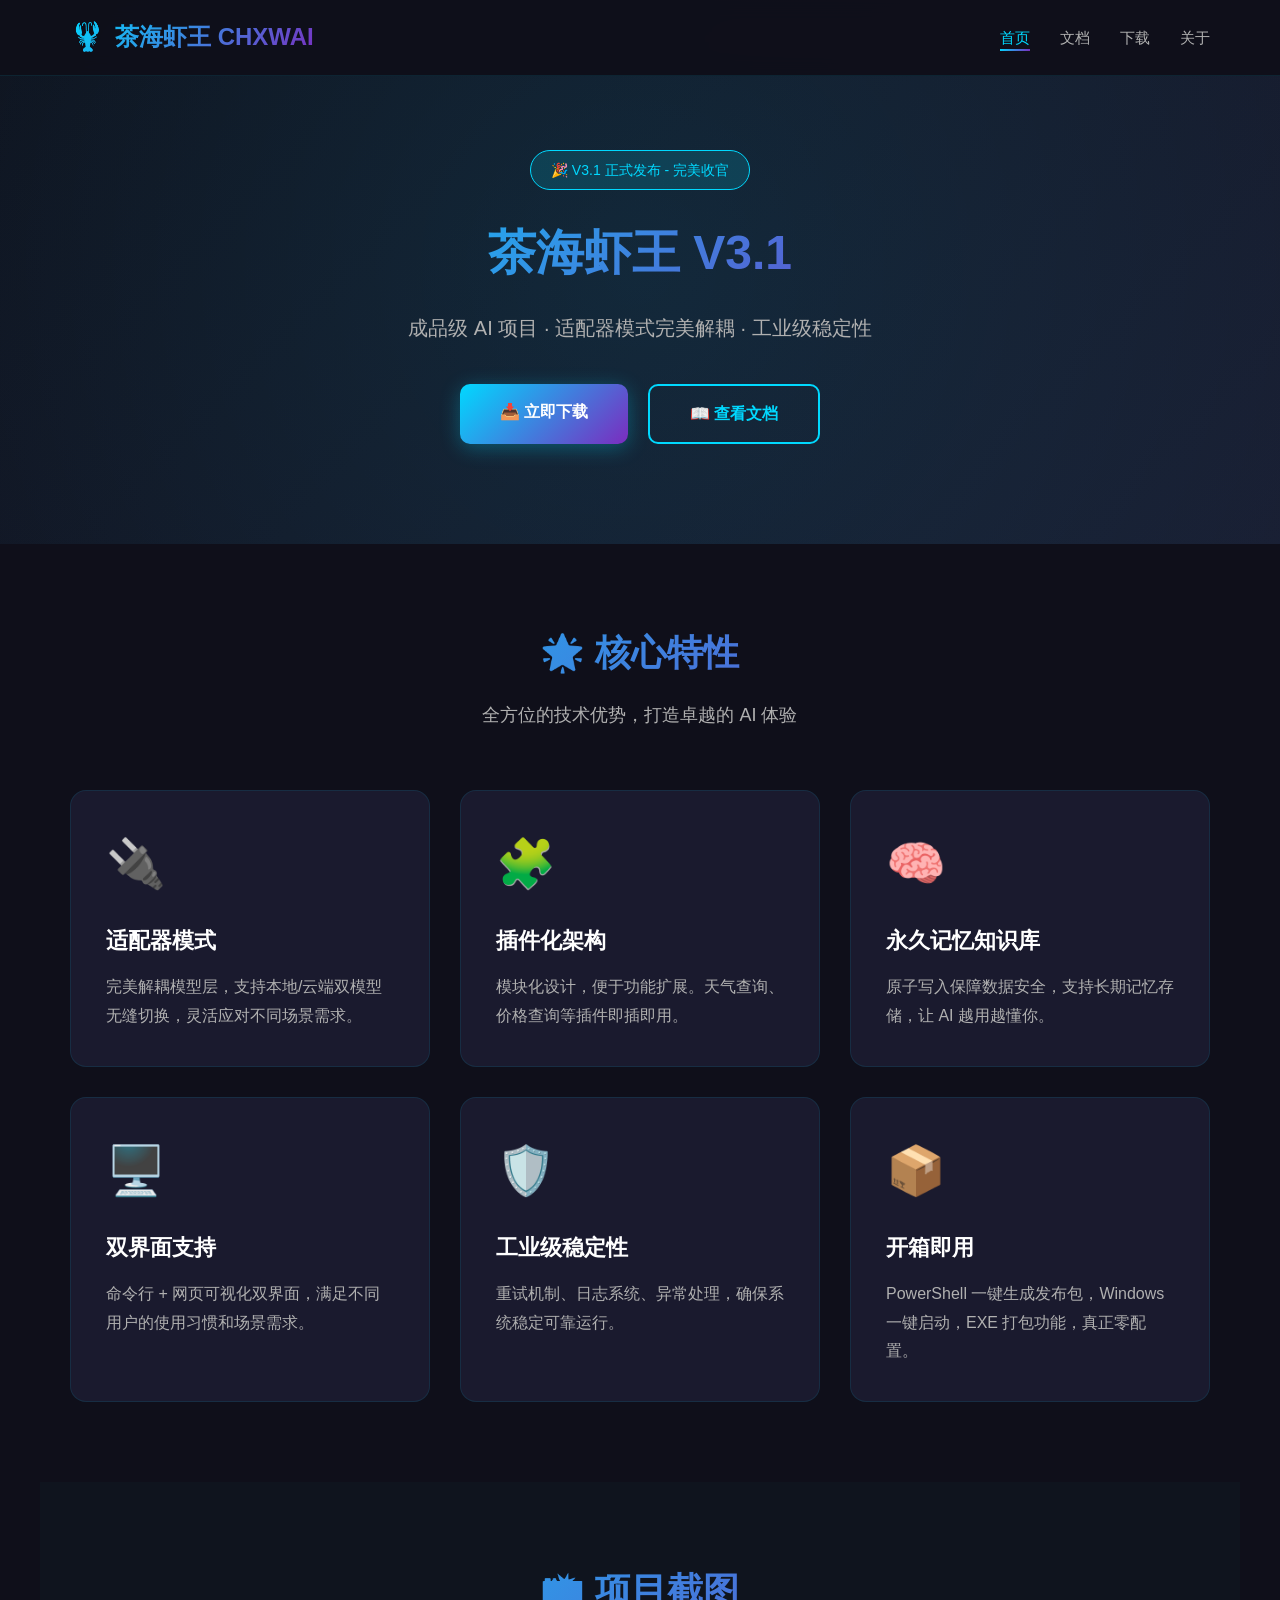
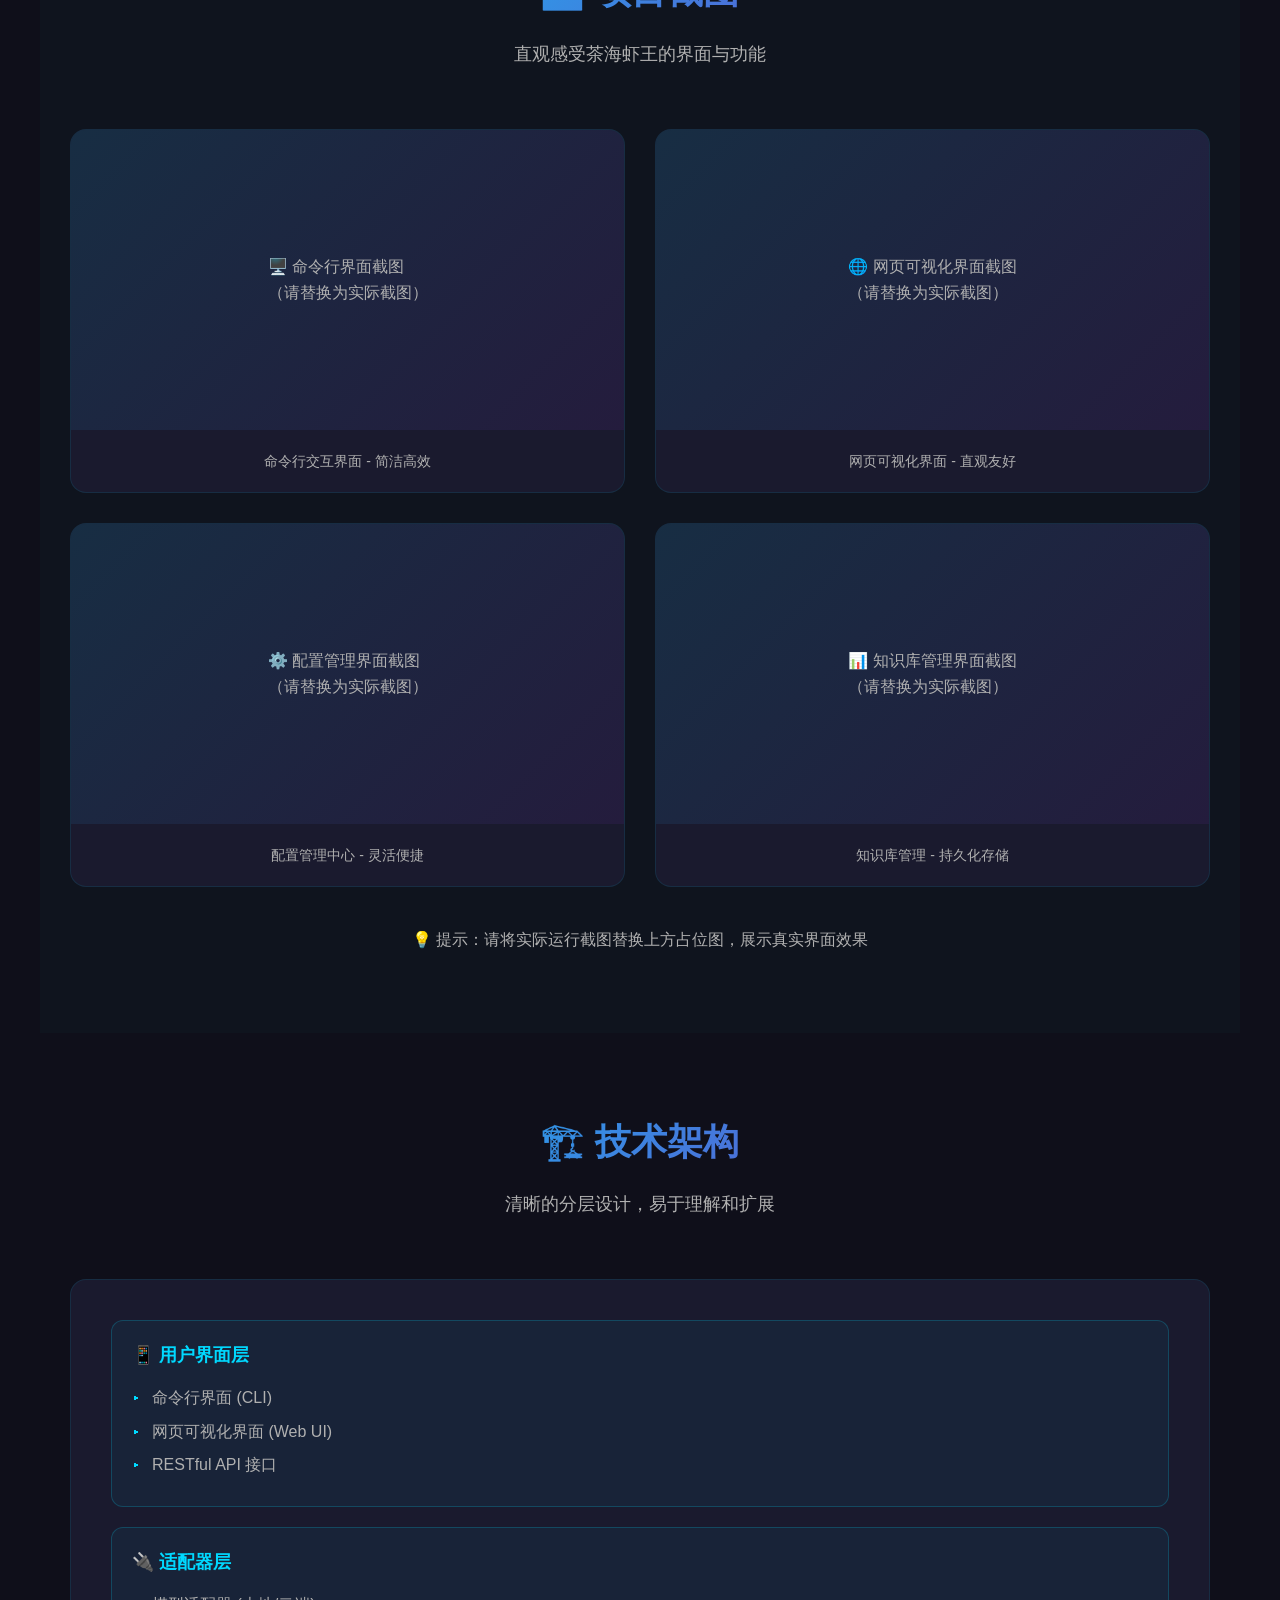
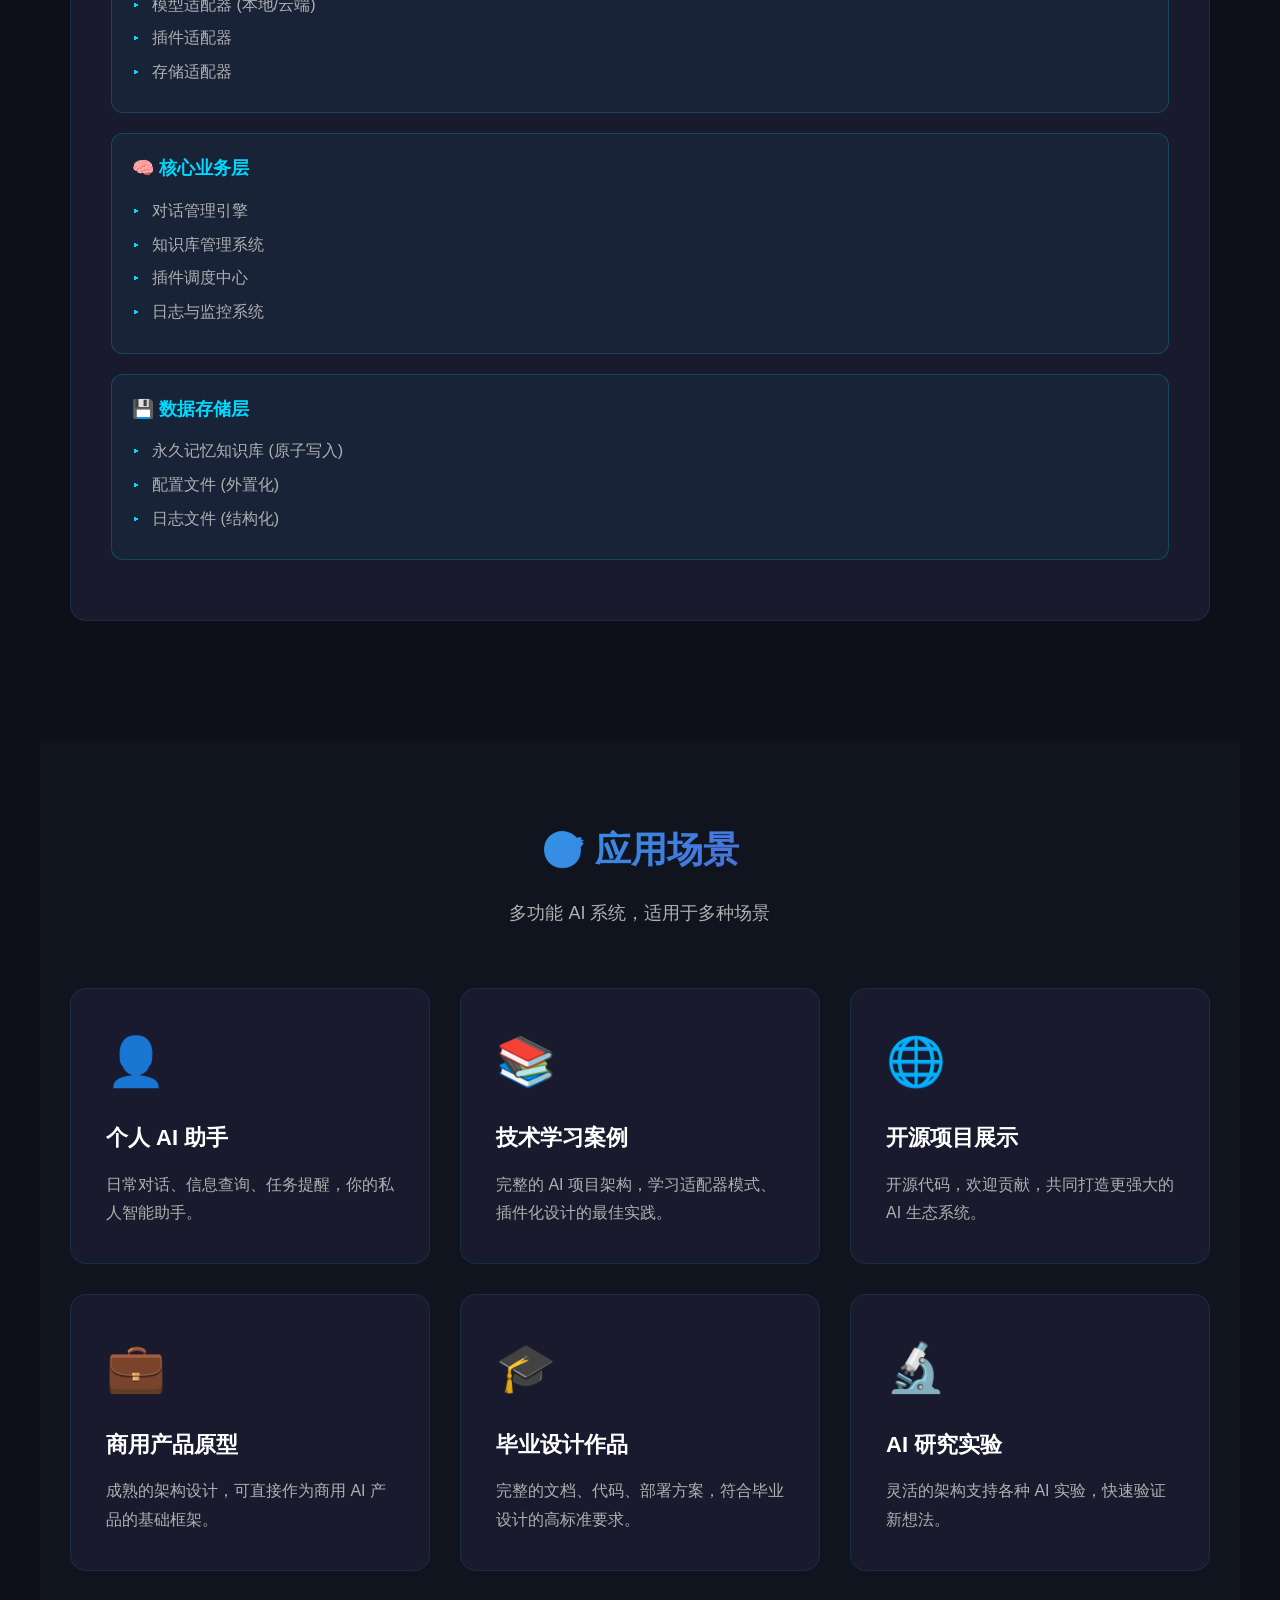
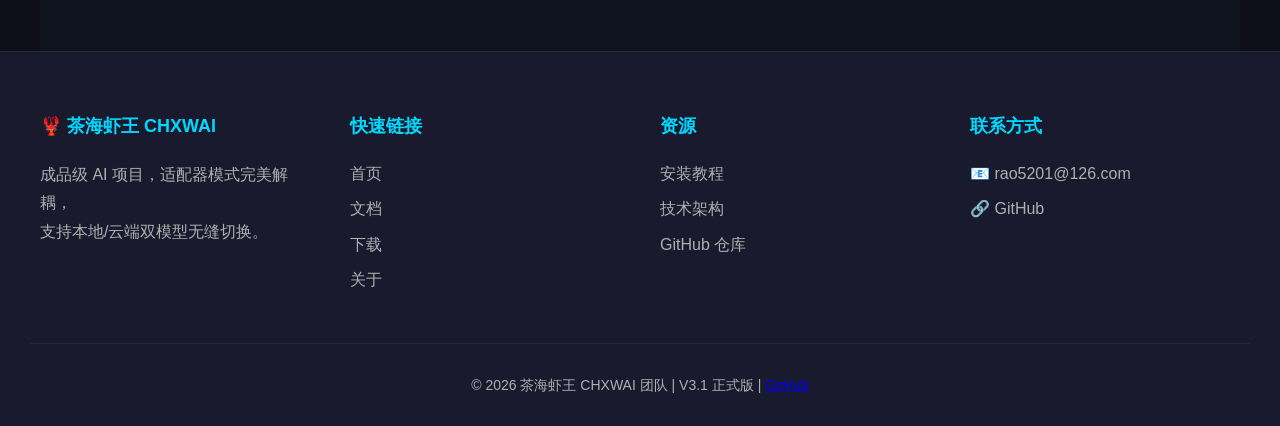
==== index.html @ deebf477 "feat: 创建完整多页面官网 - 首页：项目概览、核心特性、截图展示、技术架构 - 文档页：安装教程、技术架构详解、API 文档、常见问题 - 下载页：版本下载、安装指南、系统要求、版本历史 - 关" ====
<!DOCTYPE html>
<html lang="zh-CN">
<head>
    <meta charset="UTF-8">
    <meta name="viewport" content="width=device-width, initial-scale=1.0">
    <meta name="description" content="茶海虾王 V3.1 - 成品级 AI 项目，适配器模式解耦，支持本地/云端双模型，永久记忆知识库，插件化架构">
    <meta name="keywords" content="AI,茶海虾王，CHXWAI，量化交易，智能助手，知识库，插件系统">
    <meta name="author" content="茶海虾王团队">
    
    <!-- Open Graph -->
    <meta property="og:title" content="茶海虾王 V3.1 - 成品级 AI 项目">
    <meta property="og:description" content="适配器模式完美解耦，支持本地/云端双模型无缝切换">
    <meta property="og:type" content="website">
    
    <title>茶海虾王 V3.1 - 官网</title>
    <link rel="stylesheet" href="styles.css">
</head>
<body>
    <!-- 导航栏 -->
    <nav class="navbar">
        <div class="navbar-container">
            <a href="index.html" class="logo">
                <span class="logo-icon">🦞</span>
                茶海虾王 CHXWAI
            </a>
            <button class="mobile-menu-btn" onclick="toggleMobileMenu()">☰</button>
            <ul class="nav-links" id="navLinks">
                <li><a href="index.html" class="active">首页</a></li>
                <li><a href="docs.html">文档</a></li>
                <li><a href="download.html">下载</a></li>
                <li><a href="about.html">关于</a></li>
            </ul>
        </div>
    </nav>

    <!-- 英雄区 -->
    <section class="hero">
        <div class="hero-content">
            <span class="version-badge">🎉 V3.1 正式发布 - 完美收官</span>
            <h1>茶海虾王 V3.1</h1>
            <p class="subtitle">成品级 AI 项目 · 适配器模式完美解耦 · 工业级稳定性</p>
            <div class="hero-buttons">
                <a href="download.html" class="btn btn-primary">📥 立即下载</a>
                <a href="docs.html" class="btn btn-secondary">📖 查看文档</a>
            </div>
        </div>
    </section>

    <!-- 核心特性 -->
    <section class="container">
        <h2 class="section-title">🌟 核心特性</h2>
        <p class="section-subtitle">全方位的技术优势，打造卓越的 AI 体验</p>
        
        <div class="features-grid">
            <div class="feature-card">
                <div class="icon">🔌</div>
                <h3>适配器模式</h3>
                <p>完美解耦模型层，支持本地/云端双模型无缝切换，灵活应对不同场景需求。</p>
            </div>
            <div class="feature-card">
                <div class="icon">🧩</div>
                <h3>插件化架构</h3>
                <p>模块化设计，便于功能扩展。天气查询、价格查询等插件即插即用。</p>
            </div>
            <div class="feature-card">
                <div class="icon">🧠</div>
                <h3>永久记忆知识库</h3>
                <p>原子写入保障数据安全，支持长期记忆存储，让 AI 越用越懂你。</p>
            </div>
            <div class="feature-card">
                <div class="icon">🖥️</div>
                <h3>双界面支持</h3>
                <p>命令行 + 网页可视化双界面，满足不同用户的使用习惯和场景需求。</p>
            </div>
            <div class="feature-card">
                <div class="icon">🛡️</div>
                <h3>工业级稳定性</h3>
                <p>重试机制、日志系统、异常处理，确保系统稳定可靠运行。</p>
            </div>
            <div class="feature-card">
                <div class="icon">📦</div>
                <h3>开箱即用</h3>
                <p>PowerShell 一键生成发布包，Windows 一键启动，EXE 打包功能，真正零配置。</p>
            </div>
        </div>
    </section>

    <!-- 项目截图 -->
    <section class="container" style="background: rgba(0, 217, 255, 0.02);">
        <h2 class="section-title">📸 项目截图</h2>
        <p class="section-subtitle">直观感受茶海虾王的界面与功能</p>
        
        <div class="screenshots-grid">
            <div class="screenshot-card">
                <div class="screenshot-placeholder">
                    🖥️ 命令行界面截图<br>（请替换为实际截图）
                </div>
                <div class="caption">命令行交互界面 - 简洁高效</div>
            </div>
            <div class="screenshot-card">
                <div class="screenshot-placeholder">
                    🌐 网页可视化界面截图<br>（请替换为实际截图）
                </div>
                <div class="caption">网页可视化界面 - 直观友好</div>
            </div>
            <div class="screenshot-card">
                <div class="screenshot-placeholder">
                    ⚙️ 配置管理界面截图<br>（请替换为实际截图）
                </div>
                <div class="caption">配置管理中心 - 灵活便捷</div>
            </div>
            <div class="screenshot-card">
                <div class="screenshot-placeholder">
                    📊 知识库管理界面截图<br>（请替换为实际截图）
                </div>
                <div class="caption">知识库管理 - 持久化存储</div>
            </div>
        </div>
        
        <p class="text-center mt-40" style="color: var(--text-secondary);">
            💡 提示：请将实际运行截图替换上方占位图，展示真实界面效果
        </p>
    </section>

    <!-- 技术架构 -->
    <section class="container">
        <h2 class="section-title">🏗️ 技术架构</h2>
        <p class="section-subtitle">清晰的分层设计，易于理解和扩展</p>
        
        <div class="architecture-diagram">
            <div class="arch-layer">
                <h4>📱 用户界面层</h4>
                <ul>
                    <li>命令行界面 (CLI)</li>
                    <li>网页可视化界面 (Web UI)</li>
                    <li>RESTful API 接口</li>
                </ul>
            </div>
            <div class="arch-layer">
                <h4>🔌 适配器层</h4>
                <ul>
                    <li>模型适配器 (本地/云端)</li>
                    <li>插件适配器</li>
                    <li>存储适配器</li>
                </ul>
            </div>
            <div class="arch-layer">
                <h4>🧠 核心业务层</h4>
                <ul>
                    <li>对话管理引擎</li>
                    <li>知识库管理系统</li>
                    <li>插件调度中心</li>
                    <li>日志与监控系统</li>
                </ul>
            </div>
            <div class="arch-layer">
                <h4>💾 数据存储层</h4>
                <ul>
                    <li>永久记忆知识库 (原子写入)</li>
                    <li>配置文件 (外置化)</li>
                    <li>日志文件 (结构化)</li>
                </ul>
            </div>
        </div>
    </section>

    <!-- 应用场景 -->
    <section class="container" style="background: rgba(0, 217, 255, 0.02);">
        <h2 class="section-title">🎯 应用场景</h2>
        <p class="section-subtitle">多功能 AI 系统，适用于多种场景</p>
        
        <div class="features-grid">
            <div class="feature-card">
                <div class="icon">👤</div>
                <h3>个人 AI 助手</h3>
                <p>日常对话、信息查询、任务提醒，你的私人智能助手。</p>
            </div>
            <div class="feature-card">
                <div class="icon">📚</div>
                <h3>技术学习案例</h3>
                <p>完整的 AI 项目架构，学习适配器模式、插件化设计的最佳实践。</p>
            </div>
            <div class="feature-card">
                <div class="icon">🌐</div>
                <h3>开源项目展示</h3>
                <p>开源代码，欢迎贡献，共同打造更强大的 AI 生态系统。</p>
            </div>
            <div class="feature-card">
                <div class="icon">💼</div>
                <h3>商用产品原型</h3>
                <p>成熟的架构设计，可直接作为商用 AI 产品的基础框架。</p>
            </div>
            <div class="feature-card">
                <div class="icon">🎓</div>
                <h3>毕业设计作品</h3>
                <p>完整的文档、代码、部署方案，符合毕业设计的高标准要求。</p>
            </div>
            <div class="feature-card">
                <div class="icon">🔬</div>
                <h3>AI 研究实验</h3>
                <p>灵活的架构支持各种 AI 实验，快速验证新想法。</p>
            </div>
        </div>
    </section>

    <!-- 页脚 -->
    <footer class="footer">
        <div class="footer-content">
            <div class="footer-section">
                <h4>🦞 茶海虾王 CHXWAI</h4>
                <p style="color: var(--text-secondary); line-height: 1.8;">
                    成品级 AI 项目，适配器模式完美解耦，<br>
                    支持本地/云端双模型无缝切换。
                </p>
            </div>
            <div class="footer-section">
                <h4>快速链接</h4>
                <ul>
                    <li><a href="index.html">首页</a></li>
                    <li><a href="docs.html">文档</a></li>
                    <li><a href="download.html">下载</a></li>
                    <li><a href="about.html">关于</a></li>
                </ul>
            </div>
            <div class="footer-section">
                <h4>资源</h4>
                <ul>
                    <li><a href="docs.html#install">安装教程</a></li>
                    <li><a href="docs.html#architecture">技术架构</a></li>
                    <li><a href="https://github.com/rao5201/CHXWAI" target="_blank">GitHub 仓库</a></li>
                </ul>
            </div>
            <div class="footer-section">
                <h4>联系方式</h4>
                <ul>
                    <li><a href="mailto:rao5201@126.com">📧 rao5201@126.com</a></li>
                    <li><a href="https://github.com/rao5201/CHXWAI" target="_blank">🔗 GitHub</a></li>
                </ul>
            </div>
        </div>
        <div class="footer-bottom">
            <p>© 2026 茶海虾王 CHXWAI 团队 | V3.1 正式版 | 
            <a href="https://github.com/rao5201/CHXWAI" target="_blank">GitHub</a></p>
        </div>
    </footer>

    <script src="script.js"></script>
</body>
</html>
---- styles.css ----
/* CHXWAI 茶海虾王 V3.1 - 官网主样式表 */

/* ===== CSS 变量定义 ===== */
:root {
    --primary-color: #00d9ff;
    --secondary-color: #7b2cbf;
    --accent-color: #f72585;
    --dark-bg: #0f0f1a;
    --card-bg: #1a1a2e;
    --text-primary: #ffffff;
    --text-secondary: #b0b0b0;
    --success: #00ff88;
    --warning: #ffc107;
    --gradient-main: linear-gradient(135deg, #00d9ff 0%, #7b2cbf 100%);
    --gradient-dark: linear-gradient(135deg, #0f0f1a 0%, #1a1a2e 100%);
    --shadow-card: 0 8px 32px rgba(0, 217, 255, 0.1);
    --shadow-hover: 0 12px 48px rgba(0, 217, 255, 0.2);
}

/* ===== 全局样式重置 ===== */
* {
    margin: 0;
    padding: 0;
    box-sizing: border-box;
    font-family: "PingFang SC", "Microsoft YaHei", "Segoe UI", Arial, sans-serif;
}

html {
    scroll-behavior: smooth;
}

body {
    background: var(--dark-bg);
    color: var(--text-primary);
    line-height: 1.6;
    min-height: 100vh;
}

/* ===== 导航栏 ===== */
.navbar {
    background: rgba(15, 15, 26, 0.95);
    backdrop-filter: blur(10px);
    position: fixed;
    top: 0;
    left: 0;
    right: 0;
    z-index: 1000;
    border-bottom: 1px solid rgba(0, 217, 255, 0.1);
}

.navbar-container {
    max-width: 1200px;
    margin: 0 auto;
    padding: 15px 30px;
    display: flex;
    justify-content: space-between;
    align-items: center;
}

.navbar .logo {
    font-size: 24px;
    font-weight: bold;
    background: var(--gradient-main);
    -webkit-background-clip: text;
    -webkit-text-fill-color: transparent;
    background-clip: text;
    text-decoration: none;
    display: flex;
    align-items: center;
    gap: 10px;
}

.navbar .logo-icon {
    font-size: 28px;
}

.nav-links {
    display: flex;
    list-style: none;
    gap: 30px;
}

.nav-links a {
    color: var(--text-secondary);
    text-decoration: none;
    font-size: 15px;
    transition: all 0.3s ease;
    position: relative;
    padding: 5px 0;
}

.nav-links a::after {
    content: '';
    position: absolute;
    bottom: 0;
    left: 0;
    width: 0;
    height: 2px;
    background: var(--gradient-main);
    transition: width 0.3s ease;
}

.nav-links a:hover,
.nav-links a.active {
    color: var(--primary-color);
}

.nav-links a:hover::after,
.nav-links a.active::after {
    width: 100%;
}

.mobile-menu-btn {
    display: none;
    background: none;
    border: none;
    color: var(--text-primary);
    font-size: 24px;
    cursor: pointer;
}

/* ===== 英雄区 ===== */
.hero {
    padding: 150px 30px 100px;
    text-align: center;
    background: var(--gradient-dark);
    position: relative;
    overflow: hidden;
}

.hero::before {
    content: '';
    position: absolute;
    top: -50%;
    left: -50%;
    width: 200%;
    height: 200%;
    background: radial-gradient(circle, rgba(0, 217, 255, 0.1) 0%, transparent 70%);
    animation: rotate 30s linear infinite;
}

@keyframes rotate {
    from { transform: rotate(0deg); }
    to { transform: rotate(360deg); }
}

.hero-content {
    position: relative;
    z-index: 1;
    max-width: 900px;
    margin: 0 auto;
}

.hero h1 {
    font-size: 48px;
    margin-bottom: 20px;
    background: var(--gradient-main);
    -webkit-background-clip: text;
    -webkit-text-fill-color: transparent;
    background-clip: text;
}

.hero .subtitle {
    font-size: 20px;
    color: var(--text-secondary);
    margin-bottom: 40px;
}

.hero .version-badge {
    display: inline-block;
    background: rgba(0, 217, 255, 0.15);
    border: 1px solid var(--primary-color);
    color: var(--primary-color);
    padding: 8px 20px;
    border-radius: 25px;
    font-size: 14px;
    margin-bottom: 25px;
}

.hero-buttons {
    display: flex;
    gap: 20px;
    justify-content: center;
    flex-wrap: wrap;
}

.btn {
    display: inline-block;
    padding: 15px 40px;
    border-radius: 10px;
    text-decoration: none;
    font-weight: 600;
    font-size: 16px;
    transition: all 0.3s ease;
    cursor: pointer;
    border: none;
}

.btn-primary {
    background: var(--gradient-main);
    color: white;
    box-shadow: 0 4px 20px rgba(0, 217, 255, 0.3);
}

.btn-primary:hover {
    transform: translateY(-3px);
    box-shadow: 0 8px 30px rgba(0, 217, 255, 0.4);
}

.btn-secondary {
    background: transparent;
    color: var(--primary-color);
    border: 2px solid var(--primary-color);
}

.btn-secondary:hover {
    background: rgba(0, 217, 255, 0.1);
}

/* ===== 通用容器 ===== */
.container {
    max-width: 1200px;
    margin: 0 auto;
    padding: 80px 30px;
}

/* ===== 章节标题 ===== */
.section-title {
    font-size: 36px;
    text-align: center;
    margin-bottom: 60px;
    background: var(--gradient-main);
    -webkit-background-clip: text;
    -webkit-text-fill-color: transparent;
    background-clip: text;
}

.section-subtitle {
    text-align: center;
    color: var(--text-secondary);
    font-size: 18px;
    margin-top: -40px;
    margin-bottom: 60px;
}

/* ===== 特性卡片 ===== */
.features-grid {
    display: grid;
    grid-template-columns: repeat(auto-fit, minmax(280px, 1fr));
    gap: 30px;
}

.feature-card {
    background: var(--card-bg);
    border-radius: 16px;
    padding: 35px;
    border: 1px solid rgba(0, 217, 255, 0.1);
    transition: all 0.3s ease;
}

.feature-card:hover {
    transform: translateY(-8px);
    border-color: var(--primary-color);
    box-shadow: var(--shadow-hover);
}

.feature-card .icon {
    font-size: 48px;
    margin-bottom: 20px;
}

.feature-card h3 {
    font-size: 22px;
    margin-bottom: 15px;
    color: var(--text-primary);
}

.feature-card p {
    color: var(--text-secondary);
    line-height: 1.8;
}

/* ===== 截图展示区 ===== */
.screenshots-grid {
    display: grid;
    grid-template-columns: repeat(auto-fit, minmax(400px, 1fr));
    gap: 30px;
}

.screenshot-card {
    background: var(--card-bg);
    border-radius: 16px;
    overflow: hidden;
    border: 1px solid rgba(0, 217, 255, 0.1);
    transition: all 0.3s ease;
}

.screenshot-card:hover {
    transform: scale(1.02);
    border-color: var(--primary-color);
    box-shadow: var(--shadow-hover);
}

.screenshot-card img {
    width: 100%;
    height: auto;
    display: block;
}

.screenshot-card .caption {
    padding: 20px;
    text-align: center;
    color: var(--text-secondary);
    font-size: 14px;
}

.screenshot-placeholder {
    width: 100%;
    height: 300px;
    background: linear-gradient(135deg, rgba(0, 217, 255, 0.1) 0%, rgba(123, 44, 191, 0.1) 100%);
    display: flex;
    align-items: center;
    justify-content: center;
    color: var(--text-secondary);
    font-size: 16px;
}

/* ===== 架构展示 ===== */
.architecture-diagram {
    background: var(--card-bg);
    border-radius: 16px;
    padding: 40px;
    border: 1px solid rgba(0, 217, 255, 0.1);
    margin-bottom: 40px;
}

.arch-layer {
    background: rgba(0, 217, 255, 0.05);
    border: 1px solid rgba(0, 217, 255, 0.2);
    border-radius: 12px;
    padding: 20px;
    margin-bottom: 20px;
}

.arch-layer h4 {
    color: var(--primary-color);
    margin-bottom: 15px;
    font-size: 18px;
}

.arch-layer ul {
    list-style: none;
    padding-left: 20px;
}

.arch-layer li {
    color: var(--text-secondary);
    margin-bottom: 8px;
    position: relative;
}

.arch-layer li::before {
    content: '▸';
    position: absolute;
    left: -20px;
    color: var(--primary-color);
}

/* ===== 安装步骤 ===== */
.install-steps {
    counter-reset: step;
}

.install-step {
    background: var(--card-bg);
    border-radius: 16px;
    padding: 30px;
    margin-bottom: 25px;
    border: 1px solid rgba(0, 217, 255, 0.1);
    position: relative;
    padding-left: 80px;
}

.install-step::before {
    counter-increment: step;
    content: counter(step);
    position: absolute;
    left: 25px;
    top: 25px;
    width: 40px;
    height: 40px;
    background: var(--gradient-main);
    border-radius: 50%;
    display: flex;
    align-items: center;
    justify-content: center;
    font-weight: bold;
    font-size: 18px;
}

.install-step h3 {
    font-size: 20px;
    margin-bottom: 15px;
    color: var(--text-primary);
}

.install-step p {
    color: var(--text-secondary);
    margin-bottom: 15px;
}

.install-step code {
    display: block;
    background: rgba(0, 0, 0, 0.3);
    padding: 15px;
    border-radius: 8px;
    font-family: "Consolas", "Monaco", monospace;
    color: var(--primary-color);
    overflow-x: auto;
    margin: 10px 0;
}

/* ===== 下载卡片 ===== */
.download-cards {
    display: grid;
    grid-template-columns: repeat(auto-fit, minmax(350px, 1fr));
    gap: 30px;
}

.download-card {
    background: var(--card-bg);
    border-radius: 16px;
    padding: 40px;
    border: 1px solid rgba(0, 217, 255, 0.1);
    text-align: center;
    transition: all 0.3s ease;
}

.download-card:hover {
    border-color: var(--primary-color);
    box-shadow: var(--shadow-hover);
}

.download-card.featured {
    border-color: var(--primary-color);
    background: linear-gradient(135deg, rgba(0, 217, 255, 0.05) 0%, rgba(123, 44, 191, 0.05) 100%);
}

.download-card .version {
    font-size: 48px;
    font-weight: bold;
    background: var(--gradient-main);
    -webkit-background-clip: text;
    -webkit-text-fill-color: transparent;
    background-clip: text;
    margin-bottom: 10px;
}

.download-card .tag {
    display: inline-block;
    background: rgba(0, 255, 136, 0.15);
    color: var(--success);
    padding: 5px 15px;
    border-radius: 20px;
    font-size: 12px;
    margin-bottom: 20px;
}

.download-card .size {
    color: var(--text-secondary);
    font-size: 14px;
    margin-bottom: 25px;
}

.download-card .features-list {
    list-style: none;
    text-align: left;
    margin-bottom: 30px;
}

.download-card .features-list li {
    color: var(--text-secondary);
    padding: 8px 0;
    border-bottom: 1px solid rgba(255, 255, 255, 0.05);
}

.download-card .features-list li::before {
    content: '✓';
    color: var(--success);
    margin-right: 10px;
}

.download-card .hash {
    background: rgba(0, 0, 0, 0.3);
    padding: 10px;
    border-radius: 6px;
    font-family: monospace;
    font-size: 11px;
    color: var(--text-secondary);
    word-break: break-all;
    margin-bottom: 20px;
}

/* ===== 关于团队 ===== */
.team-grid {
    display: grid;
    grid-template-columns: repeat(auto-fit, minmax(250px, 1fr));
    gap: 30px;
}

.team-card {
    background: var(--card-bg);
    border-radius: 16px;
    padding: 30px;
    text-align: center;
    border: 1px solid rgba(0, 217, 255, 0.1);
    transition: all 0.3s ease;
}

.team-card:hover {
    border-color: var(--primary-color);
    box-shadow: var(--shadow-hover);
}

.team-card .avatar {
    width: 100px;
    height: 100px;
    border-radius: 50%;
    background: var(--gradient-main);
    margin: 0 auto 20px;
    display: flex;
    align-items: center;
    justify-content: center;
    font-size: 40px;
}

.team-card h3 {
    font-size: 20px;
    margin-bottom: 8px;
}

.team-card .role {
    color: var(--primary-color);
    font-size: 14px;
    margin-bottom: 15px;
}

.team-card p {
    color: var(--text-secondary);
    font-size: 14px;
    line-height: 1.8;
}

/* ===== 时间线 ===== */
.timeline {
    position: relative;
    max-width: 800px;
    margin: 0 auto;
}

.timeline::before {
    content: '';
    position: absolute;
    left: 50%;
    transform: translateX(-50%);
    width: 2px;
    height: 100%;
    background: var(--gradient-main);
}

.timeline-item {
    display: flex;
    justify-content: flex-end;
    padding-right: 50px;
    position: relative;
    margin-bottom: 40px;
    width: 50%;
}

.timeline-item:nth-child(even) {
    justify-content: flex-start;
    padding-right: 0;
    padding-left: 50px;
    margin-left: 50%;
}

.timeline-item::before {
    content: '';
    position: absolute;
    right: -8px;
    top: 0;
    width: 16px;
    height: 16px;
    background: var(--primary-color);
    border-radius: 50%;
    border: 3px solid var(--dark-bg);
}

.timeline-item:nth-child(even)::before {
    left: -8px;
    right: auto;
}

.timeline-content {
    background: var(--card-bg);
    padding: 20px;
    border-radius: 12px;
    border: 1px solid rgba(0, 217, 255, 0.1);
    max-width: 350px;
}

.timeline-content h4 {
    color: var(--primary-color);
    margin-bottom: 8px;
}

.timeline-content p {
    color: var(--text-secondary);
    font-size: 14px;
}

/* ===== 页脚 ===== */
.footer {
    background: var(--card-bg);
    padding: 60px 30px 30px;
    border-top: 1px solid rgba(0, 217, 255, 0.1);
}

.footer-content {
    max-width: 1200px;
    margin: 0 auto;
    display: grid;
    grid-template-columns: repeat(auto-fit, minmax(250px, 1fr));
    gap: 40px;
    margin-bottom: 40px;
}

.footer-section h4 {
    color: var(--primary-color);
    margin-bottom: 20px;
    font-size: 18px;
}

.footer-section ul {
    list-style: none;
}

.footer-section ul li {
    margin-bottom: 10px;
}

.footer-section a {
    color: var(--text-secondary);
    text-decoration: none;
    transition: color 0.3s ease;
}

.footer-section a:hover {
    color: var(--primary-color);
}

.footer-bottom {
    text-align: center;
    padding-top: 30px;
    border-top: 1px solid rgba(255, 255, 255, 0.05);
    color: var(--text-secondary);
    font-size: 14px;
}

/* ===== 响应式设计 ===== */
@media (max-width: 768px) {
    .navbar-container {
        padding: 15px 20px;
    }
    
    .nav-links {
        display: none;
        position: absolute;
        top: 100%;
        left: 0;
        right: 0;
        background: var(--dark-bg);
        flex-direction: column;
        padding: 20px;
        gap: 15px;
        border-bottom: 1px solid rgba(0, 217, 255, 0.1);
    }
    
    .nav-links.active {
        display: flex;
    }
    
    .mobile-menu-btn {
        display: block;
    }
    
    .hero {
        padding: 120px 20px 80px;
    }
    
    .hero h1 {
        font-size: 32px;
    }
    
    .hero .subtitle {
        font-size: 16px;
    }
    
    .hero-buttons {
        flex-direction: column;
        align-items: center;
    }
    
    .btn {
        width: 100%;
        max-width: 300px;
        text-align: center;
    }
    
    .container {
        padding: 60px 20px;
    }
    
    .section-title {
        font-size: 28px;
    }
    
    .screenshots-grid {
        grid-template-columns: 1fr;
    }
    
    .download-cards {
        grid-template-columns: 1fr;
    }
    
    .timeline::before {
        left: 20px;
    }
    
    .timeline-item {
        width: 100%;
        padding-right: 0;
        padding-left: 50px;
        margin-left: 0;
    }
    
    .timeline-item:nth-child(even) {
        padding-left: 50px;
        margin-left: 0;
    }
    
    .timeline-item::before {
        left: 12px;
        right: auto;
    }
    
    .timeline-item:nth-child(even)::before {
        left: 12px;
    }
    
    .install-step {
        padding-left: 70px;
    }
    
    .install-step::before {
        left: 15px;
        top: 20px;
        width: 35px;
        height: 35px;
        font-size: 16px;
    }
}

/* ===== 工具类 ===== */
.text-center { text-align: center; }
.text-gradient { 
    background: var(--gradient-main);
    -webkit-background-clip: text;
    -webkit-text-fill-color: transparent;
    background-clip: text;
}
.mt-20 { margin-top: 20px; }
.mt-40 { margin-top: 40px; }
.mb-20 { margin-bottom: 20px; }
.mb-40 { margin-bottom: 40px; }
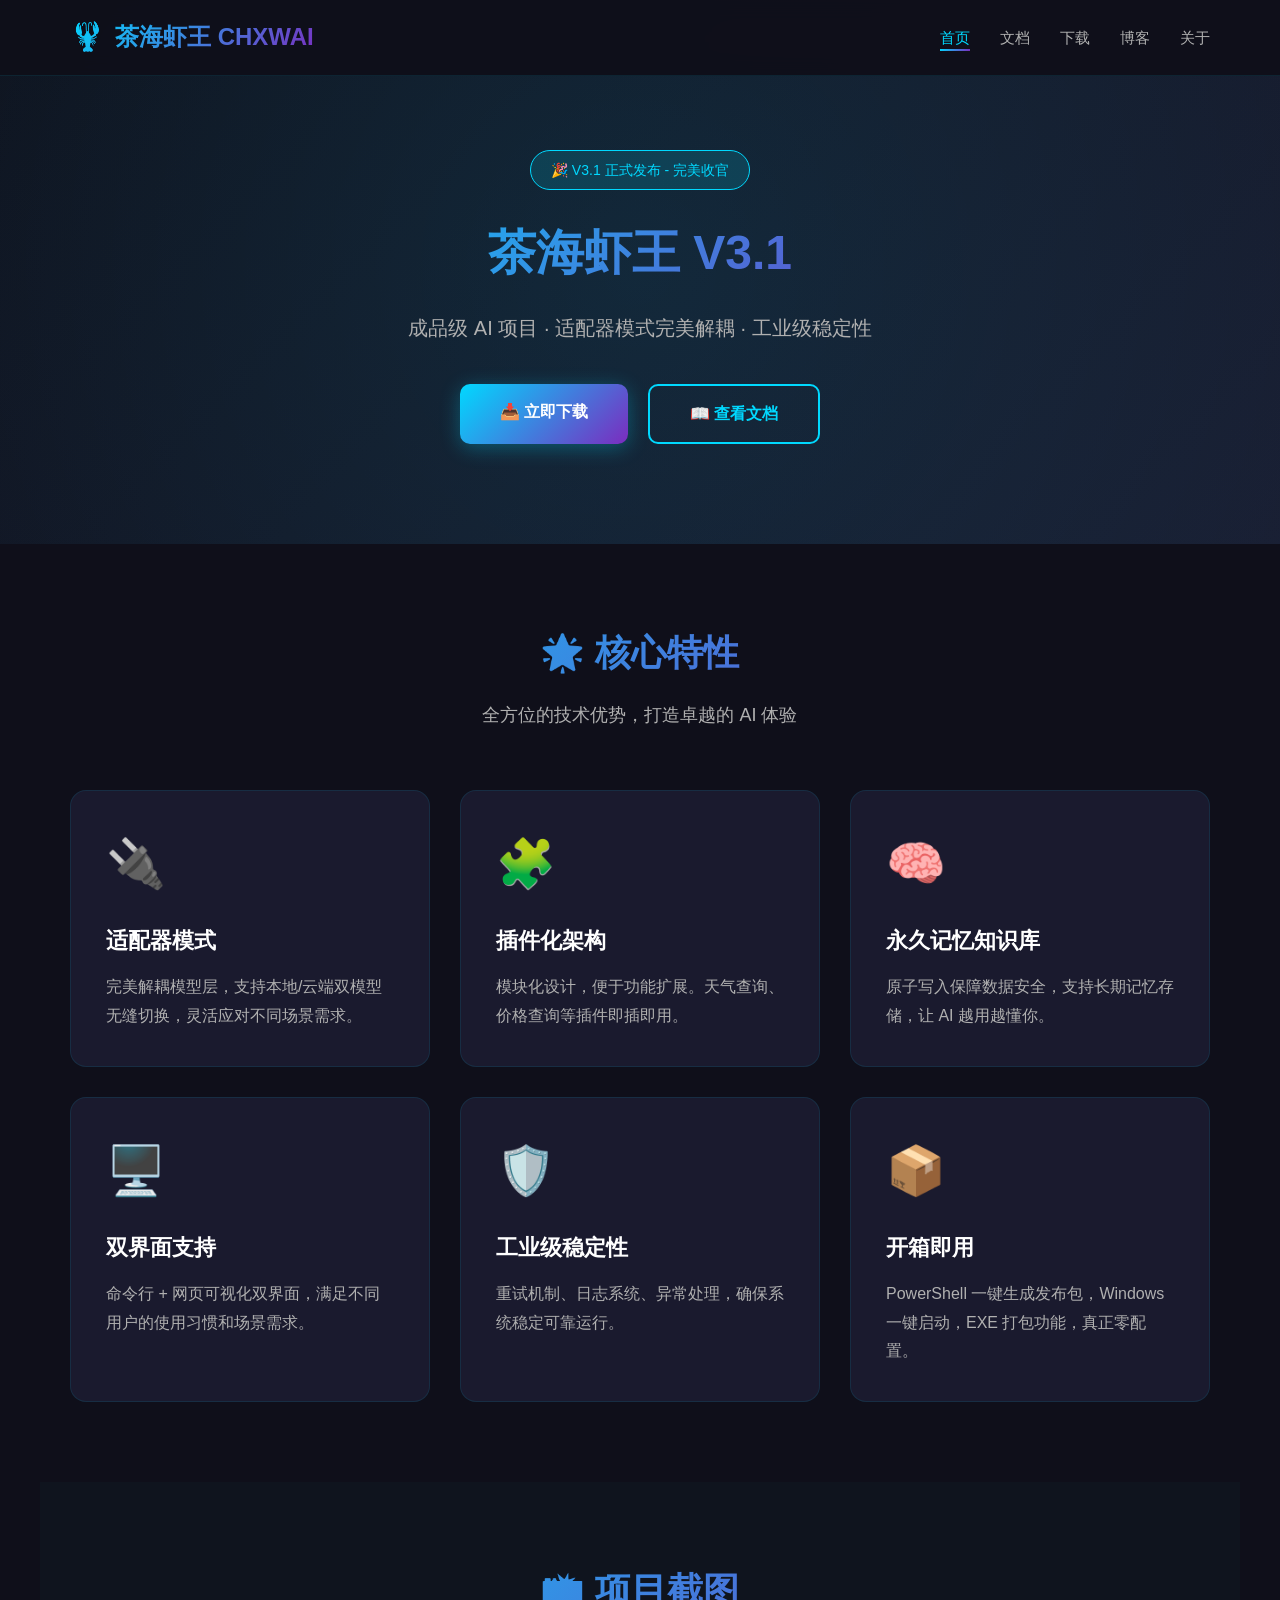
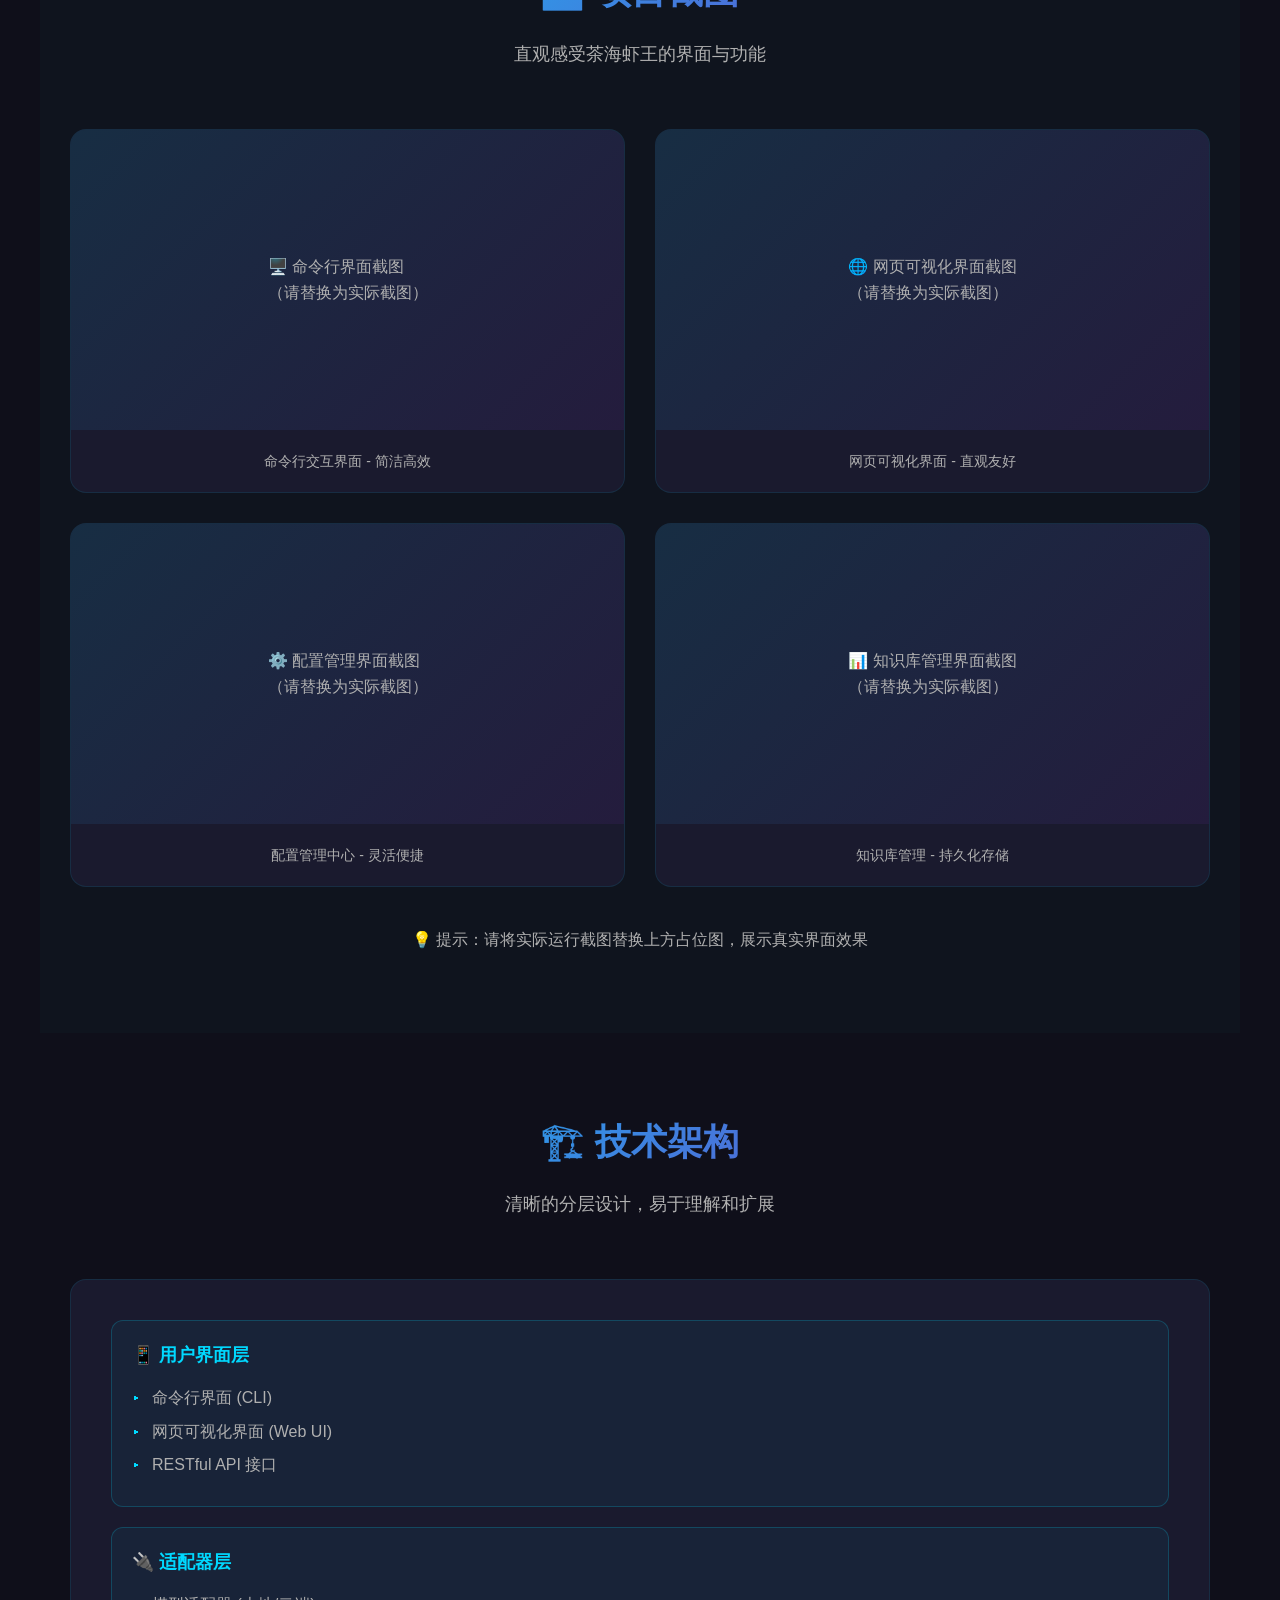
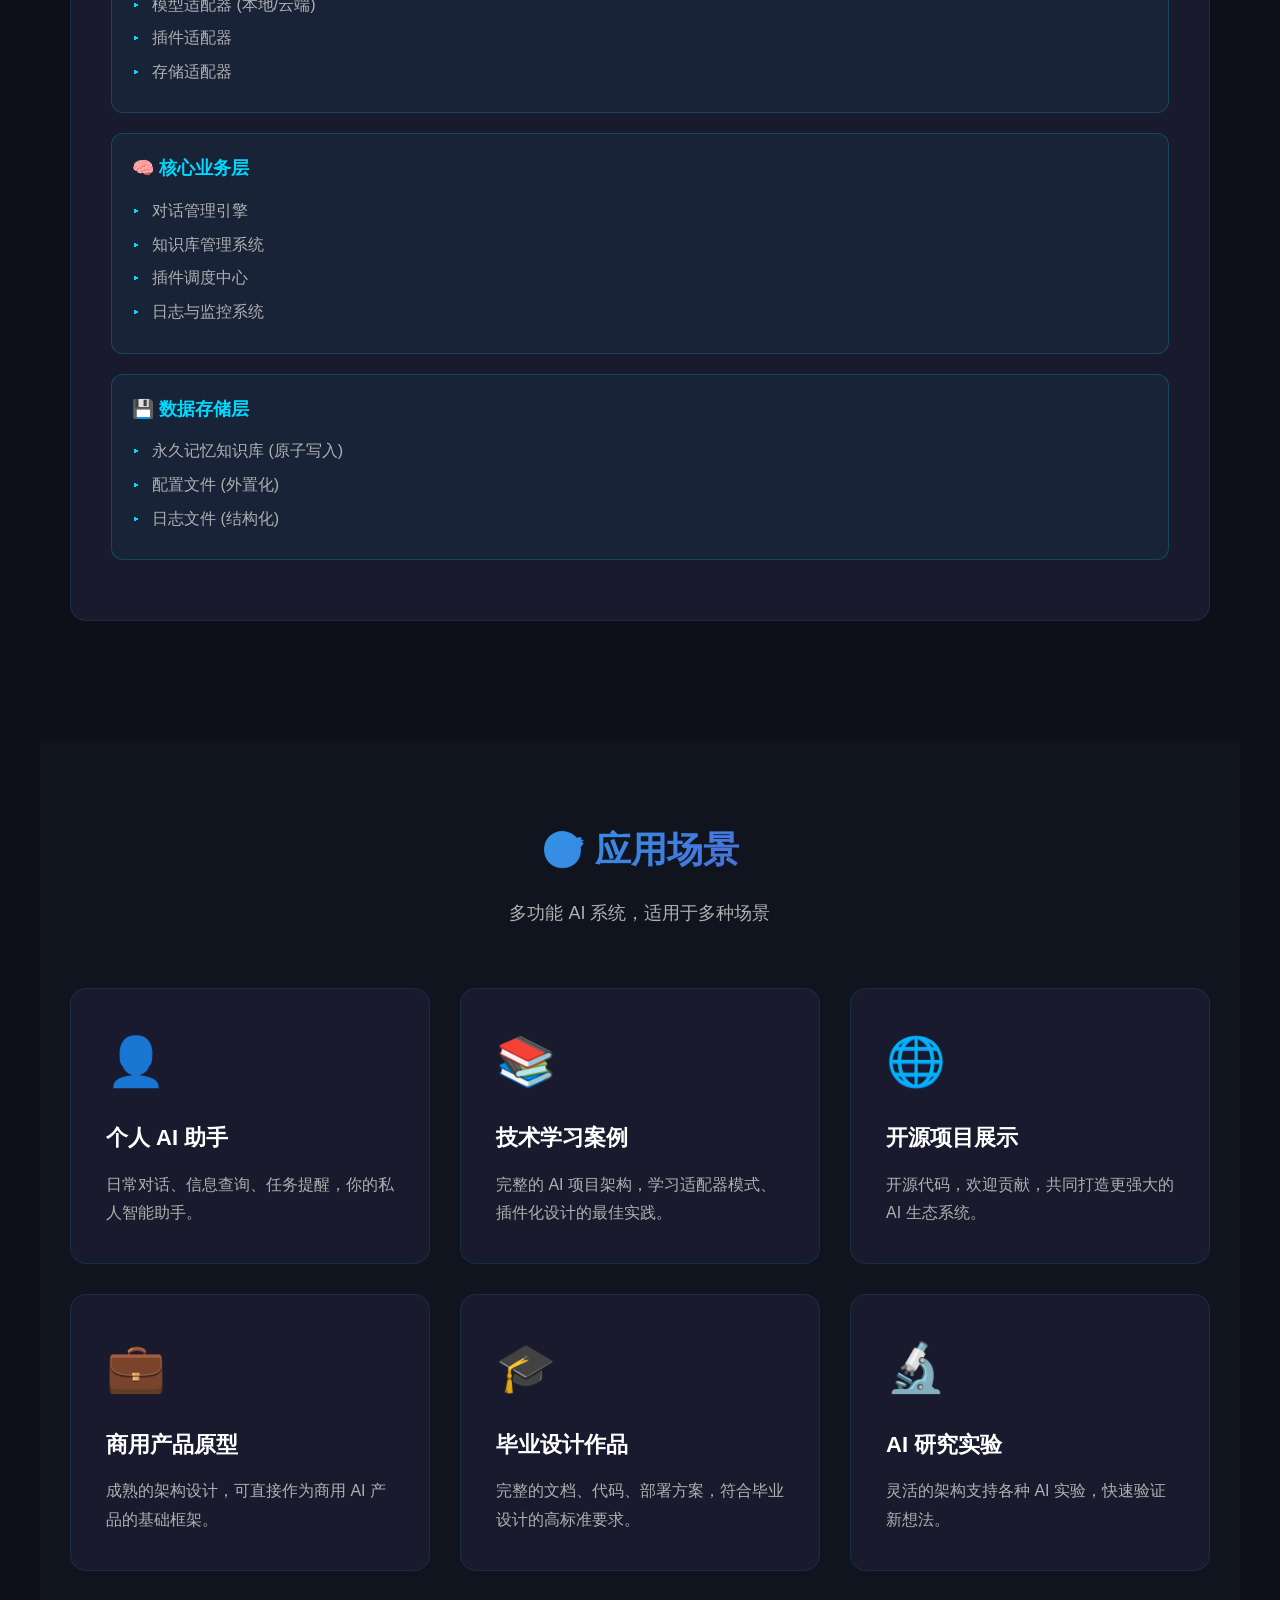
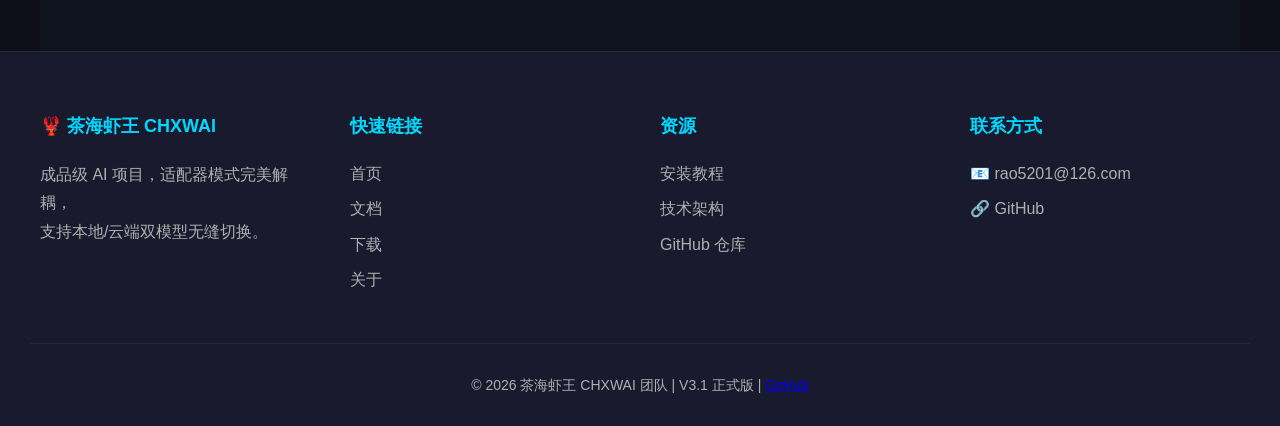
==== commit 6b35e3bd: "feat: 完成官网后续完善 (4 项任务) 1. 截图指南:    - 创建 SCREENSHOTS.md 截图指南文档    - 创建 screenshots/ 目录和说明文件  2. Cloud" ====
--- a/index.html
+++ b/index.html
@@ -28,6 +28,7 @@
                 <li><a href="index.html" class="active">首页</a></li>
                 <li><a href="docs.html">文档</a></li>
                 <li><a href="download.html">下载</a></li>
+                <li><a href="blog.html">博客</a></li>
                 <li><a href="about.html">关于</a></li>
             </ul>
         </div>
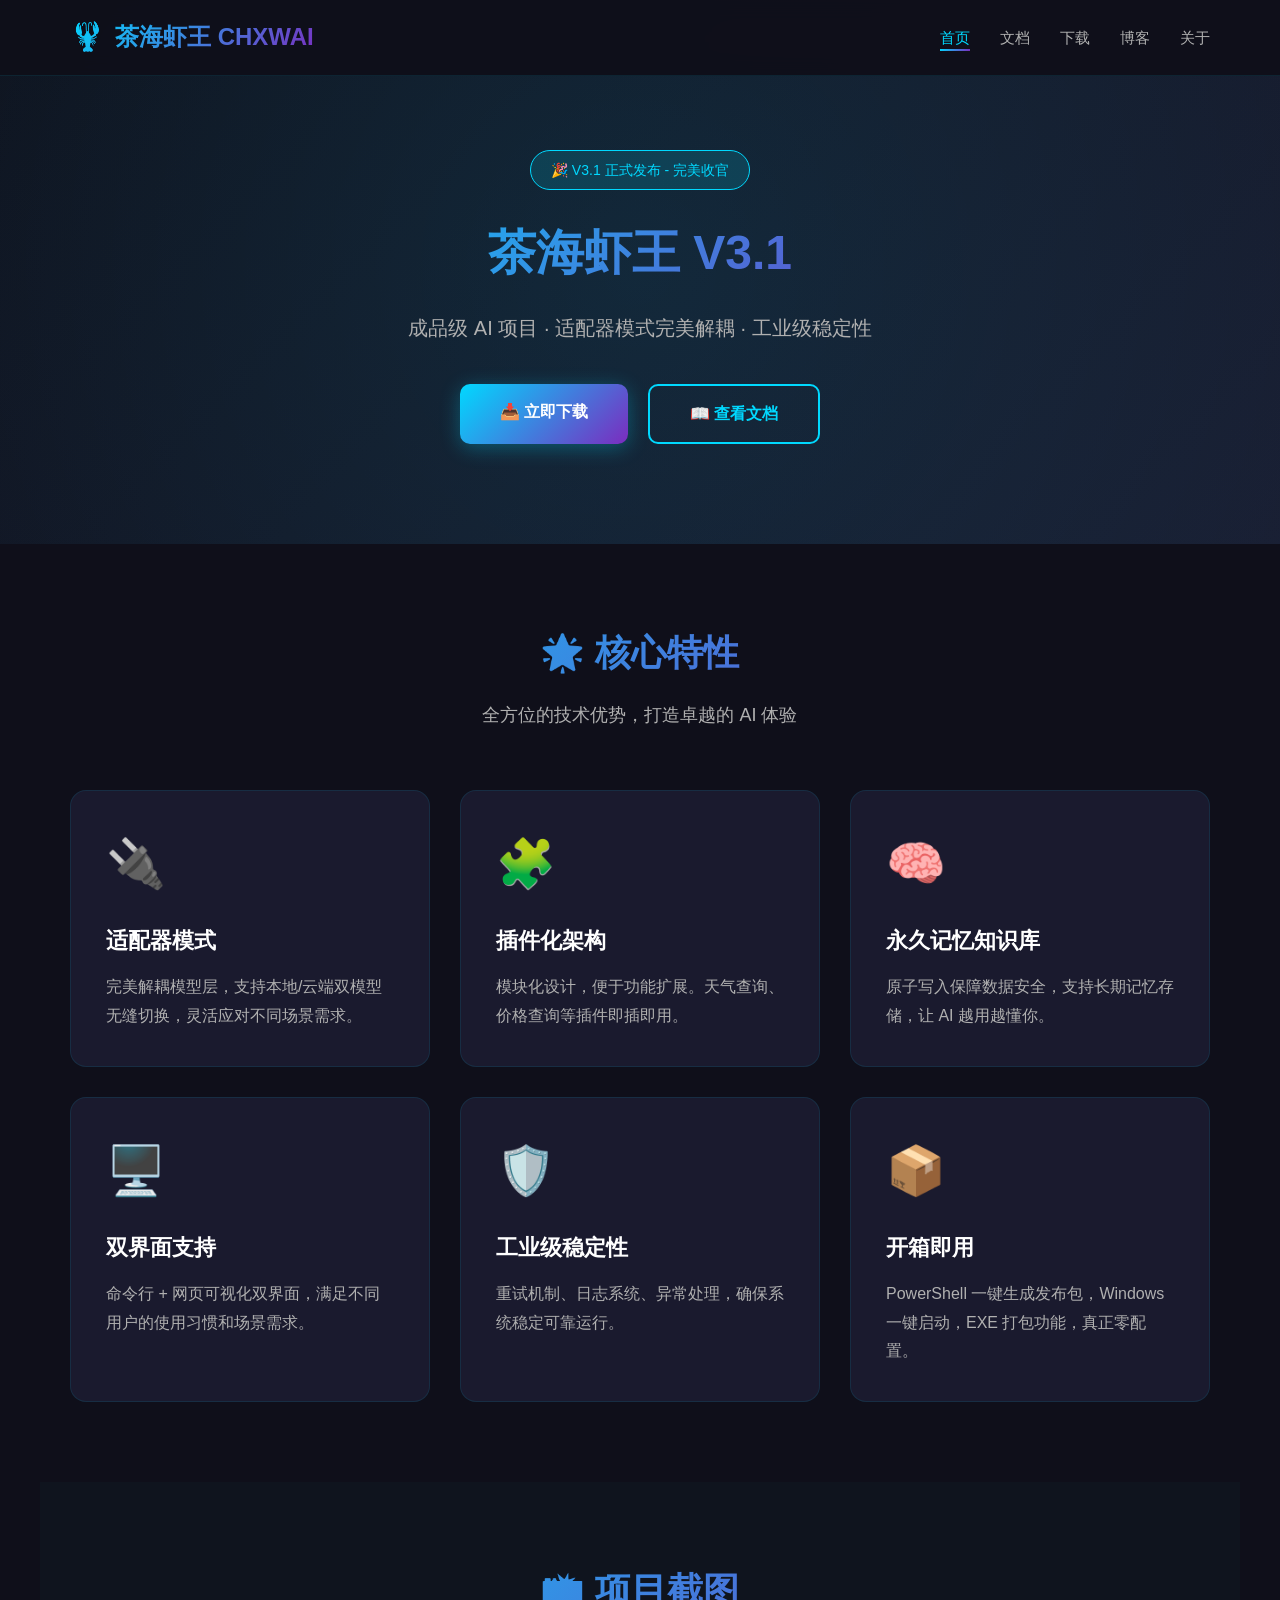
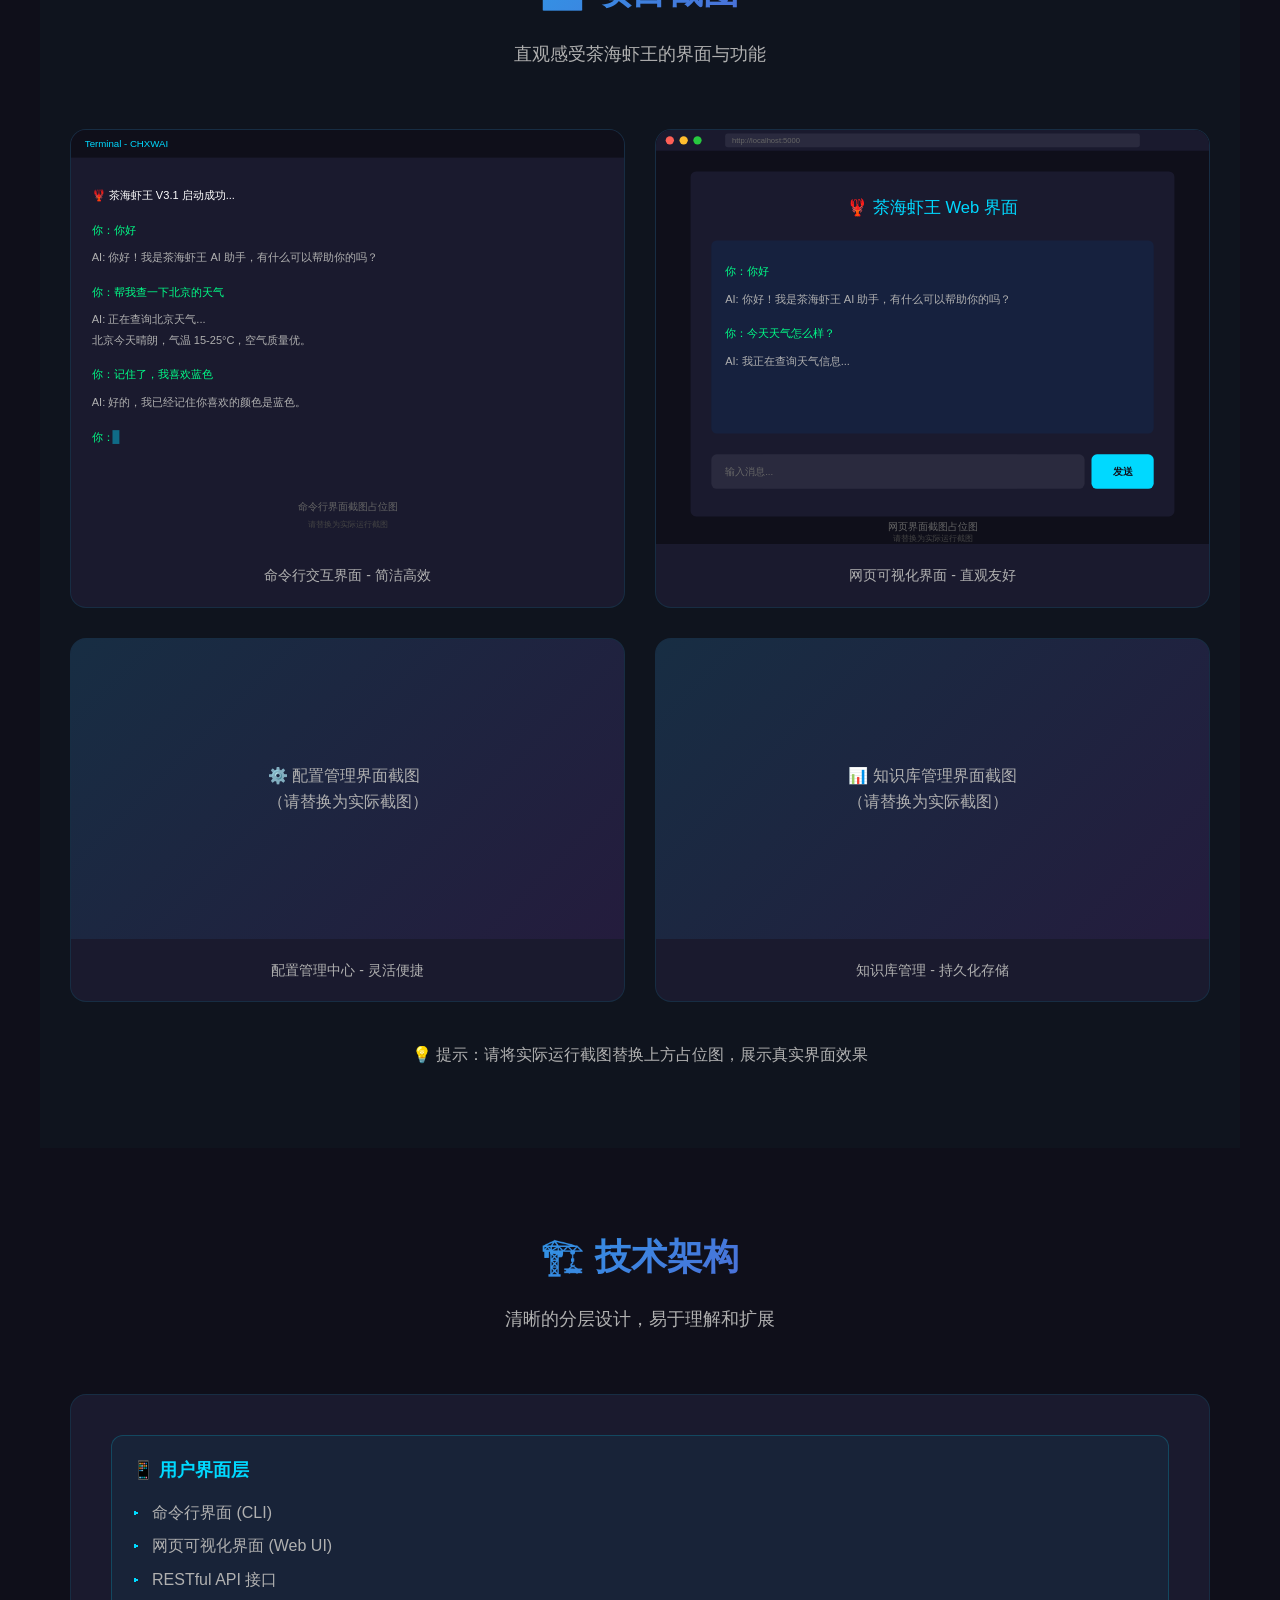
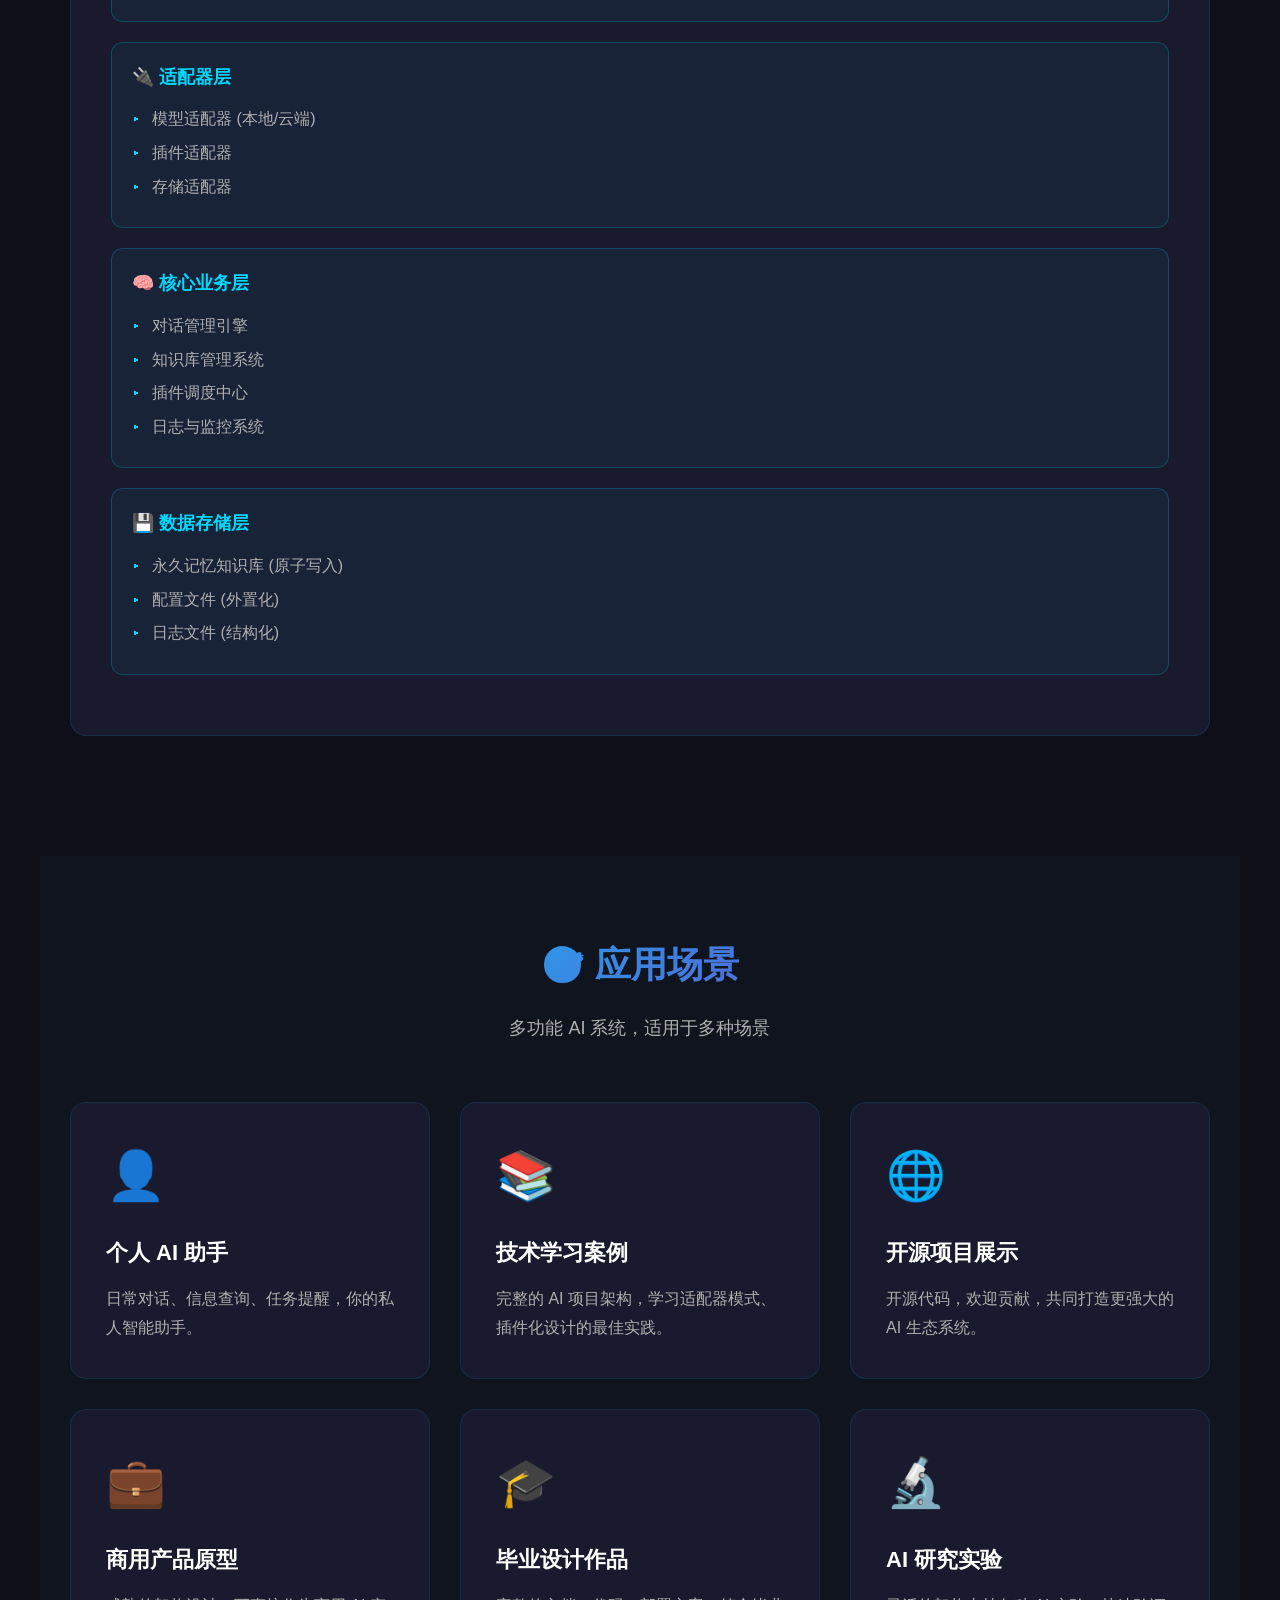
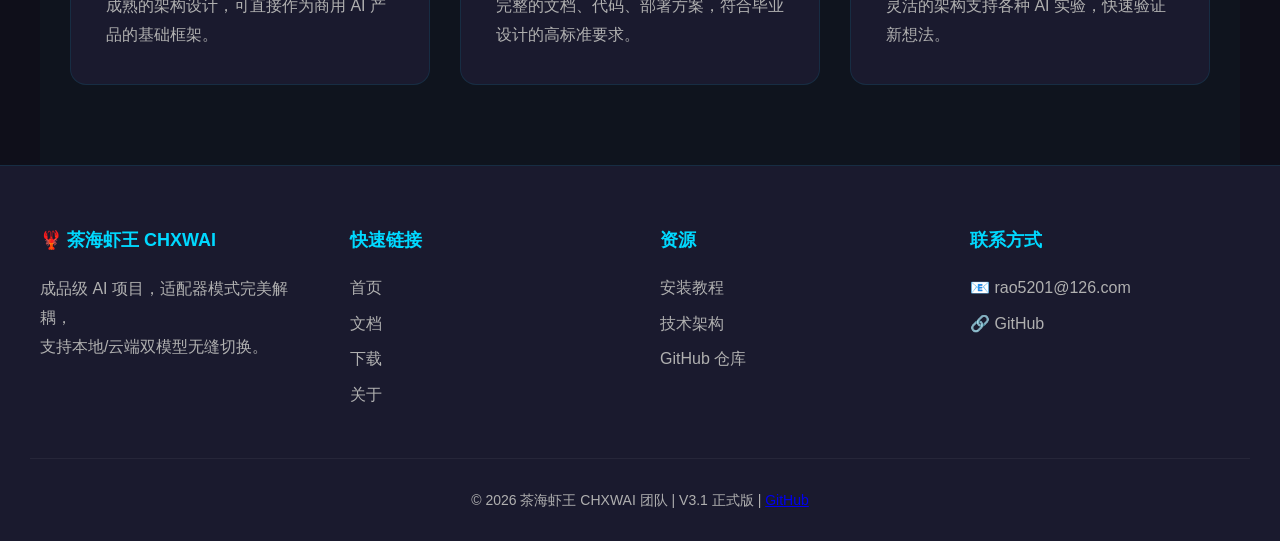
==== commit bea721b0: "feat: 持续更新博客文章 + 提供截图占位图 1. 博客文章更新:    - 创建 BLOG_GUIDE.md 博客写作指南    - 创建 blog-quickstart.html 快速上手教程" ====
--- a/index.html
+++ b/index.html
@@ -93,15 +93,11 @@
         
         <div class="screenshots-grid">
             <div class="screenshot-card">
-                <div class="screenshot-placeholder">
-                    🖥️ 命令行界面截图<br>（请替换为实际截图）
-                </div>
+                <img src="screenshots/placeholder-cli.svg" alt="命令行界面" style="width:100%;height:auto;">
                 <div class="caption">命令行交互界面 - 简洁高效</div>
             </div>
             <div class="screenshot-card">
-                <div class="screenshot-placeholder">
-                    🌐 网页可视化界面截图<br>（请替换为实际截图）
-                </div>
+                <img src="screenshots/placeholder-web.svg" alt="网页界面" style="width:100%;height:auto;">
                 <div class="caption">网页可视化界面 - 直观友好</div>
             </div>
             <div class="screenshot-card">
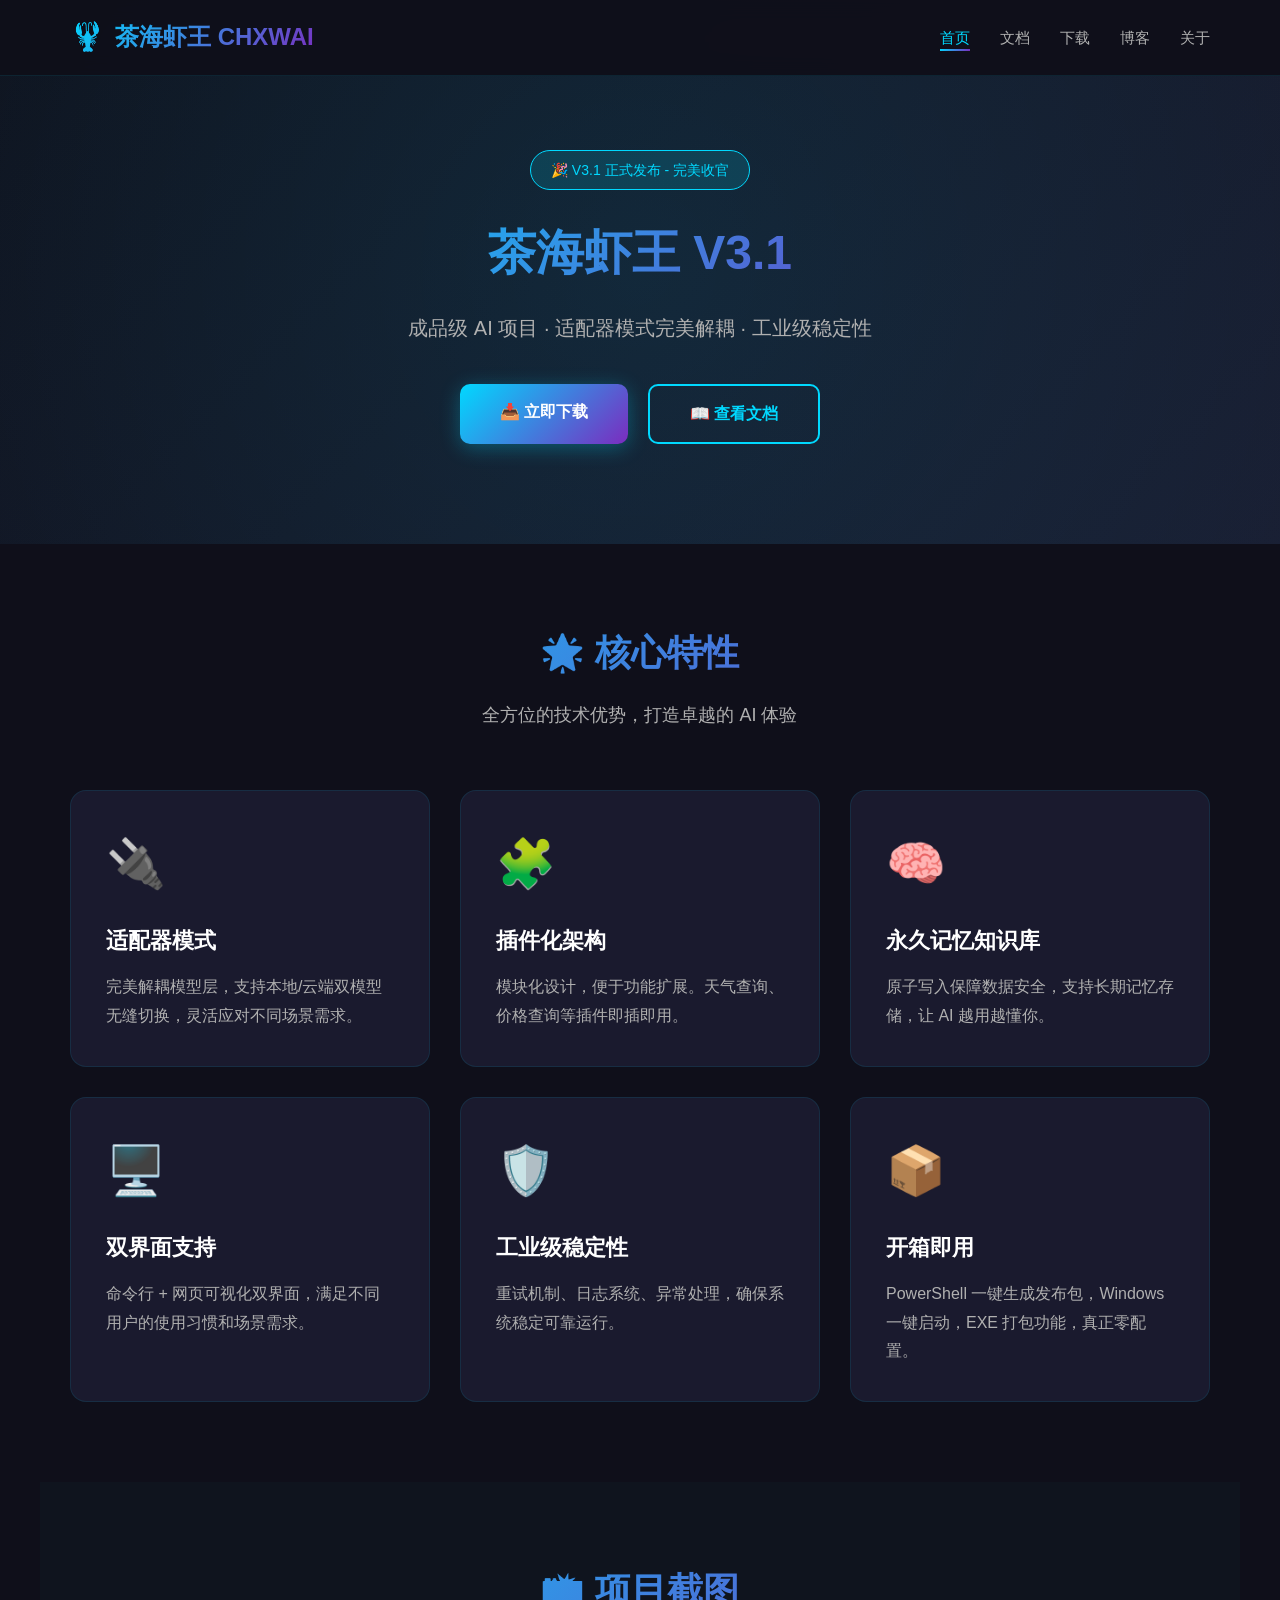
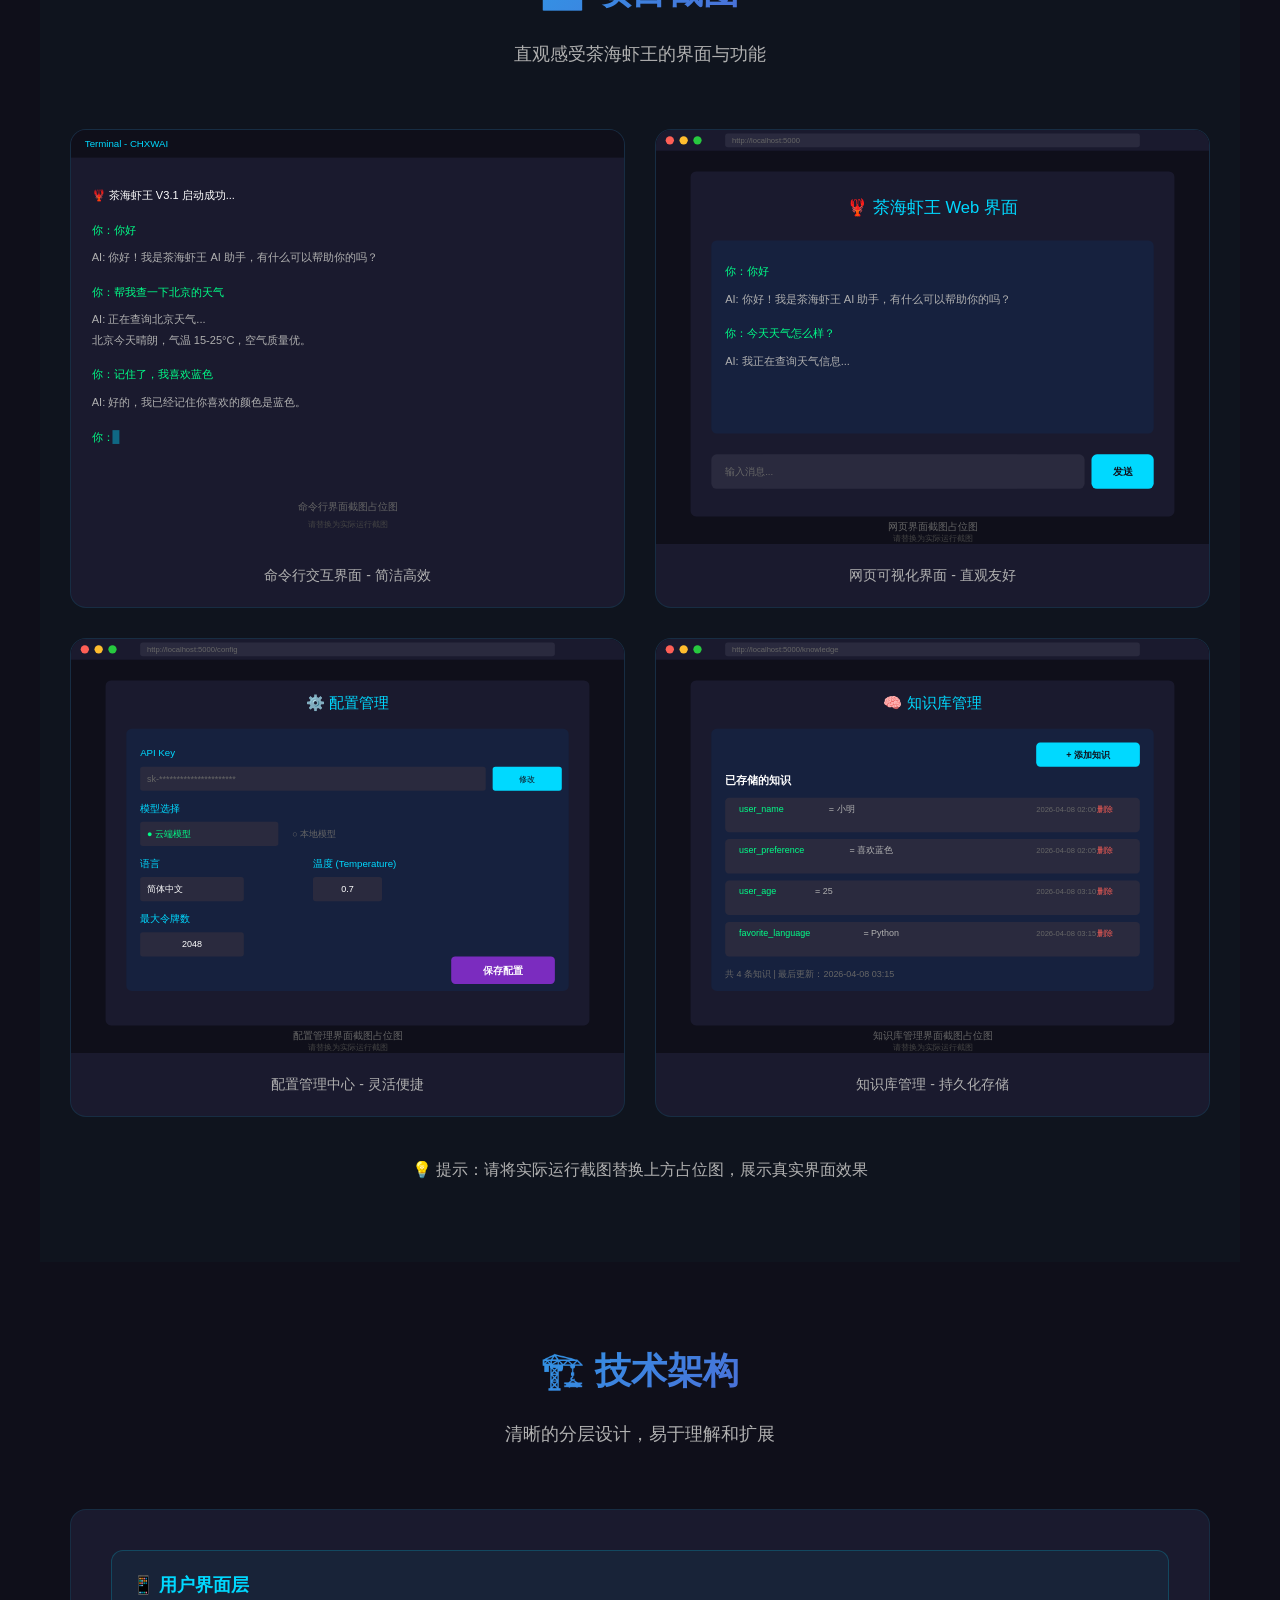
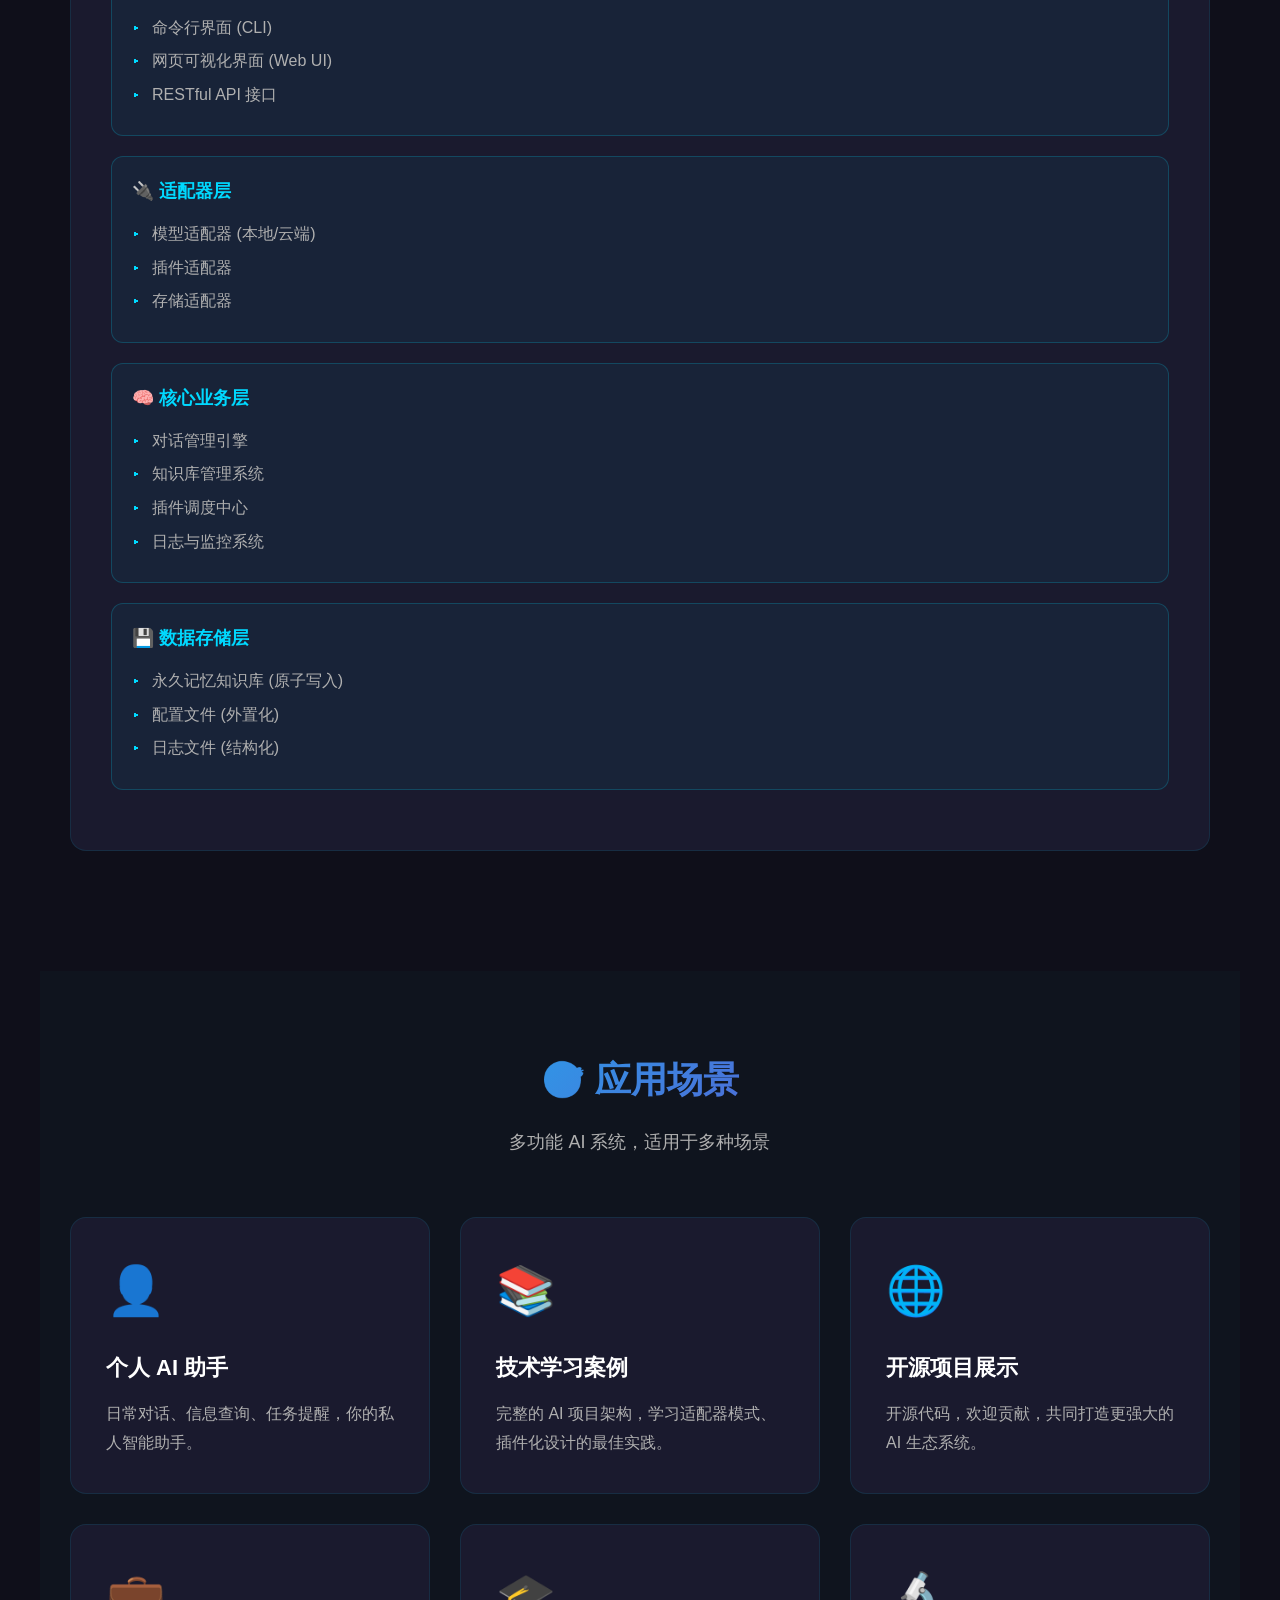
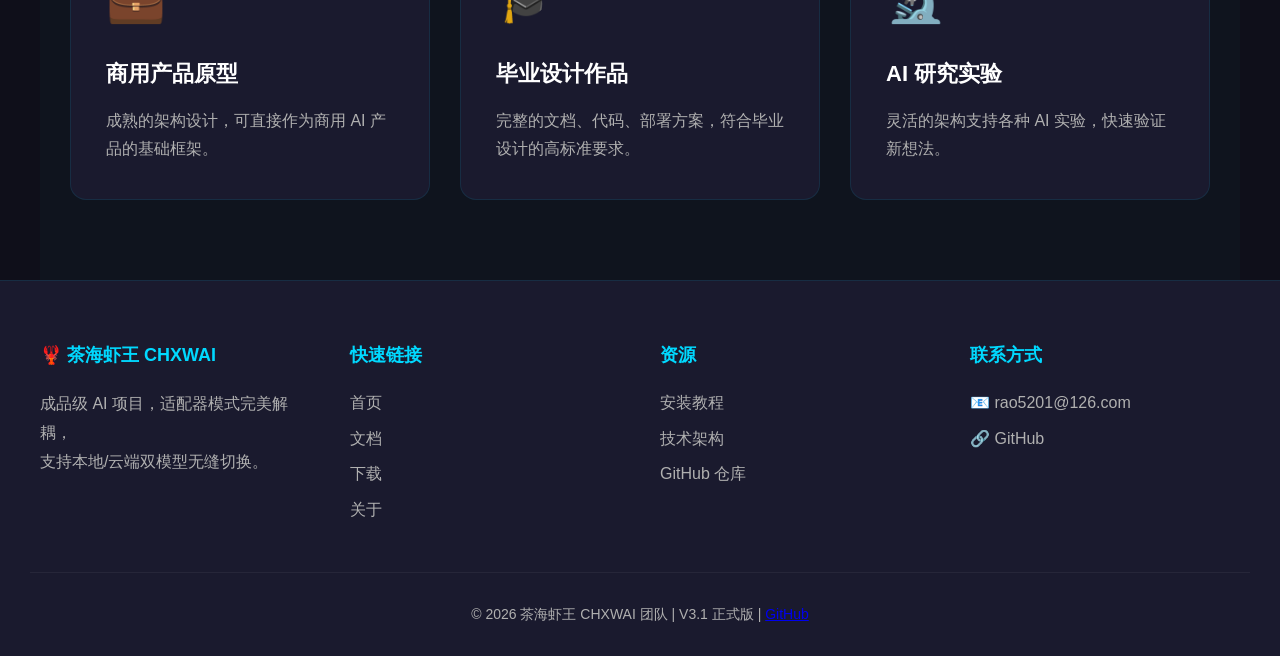
==== commit 57194938: "feat: 补齐全部 4 个占位图 占位图文件: - placeholder-cli.svg (1.6KB) - 命令行界面 - placeholder-web.svg (1.9KB) - 网页界面 " ====
--- a/index.html
+++ b/index.html
@@ -101,15 +101,11 @@
                 <div class="caption">网页可视化界面 - 直观友好</div>
             </div>
             <div class="screenshot-card">
-                <div class="screenshot-placeholder">
-                    ⚙️ 配置管理界面截图<br>（请替换为实际截图）
-                </div>
+                <img src="screenshots/placeholder-config.svg" alt="配置管理界面" style="width:100%;height:auto;">
                 <div class="caption">配置管理中心 - 灵活便捷</div>
             </div>
             <div class="screenshot-card">
-                <div class="screenshot-placeholder">
-                    📊 知识库管理界面截图<br>（请替换为实际截图）
-                </div>
+                <img src="screenshots/placeholder-knowledge.svg" alt="知识库管理界面" style="width:100%;height:auto;">
                 <div class="caption">知识库管理 - 持久化存储</div>
             </div>
         </div>
